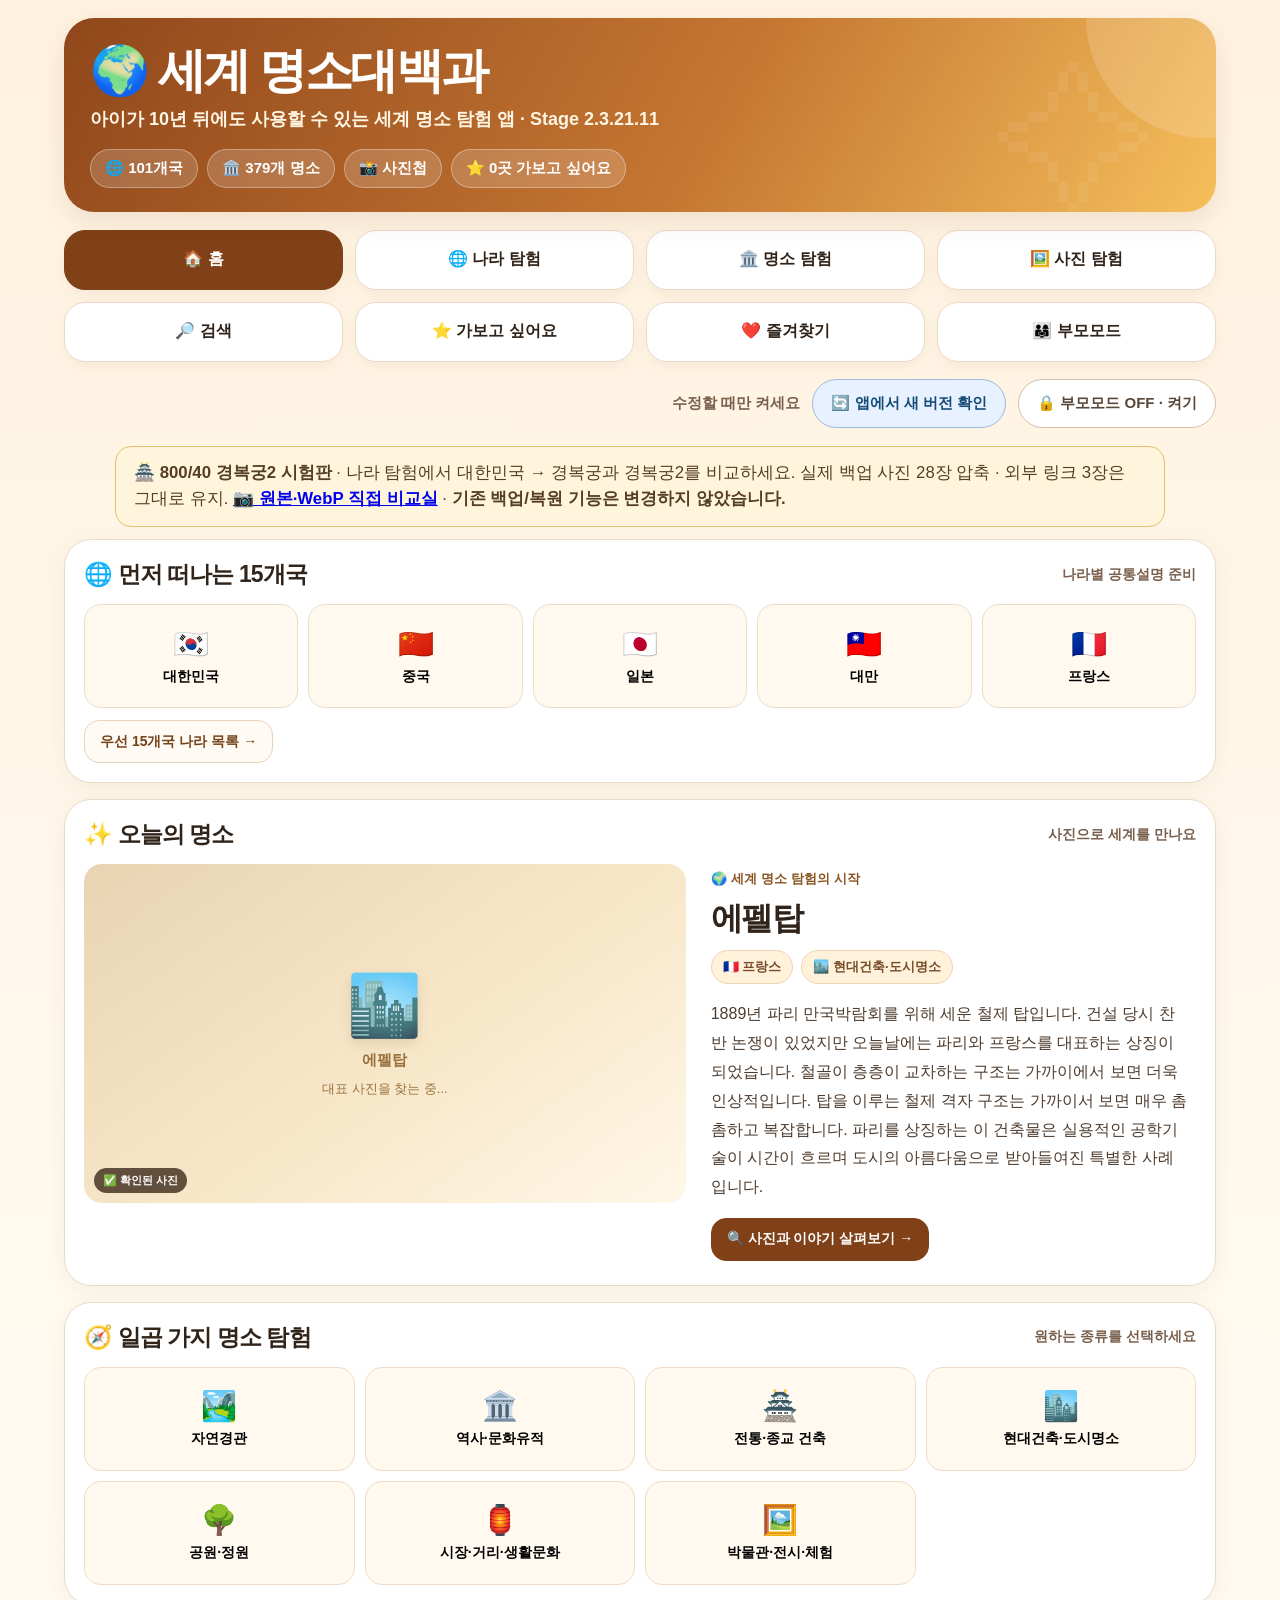
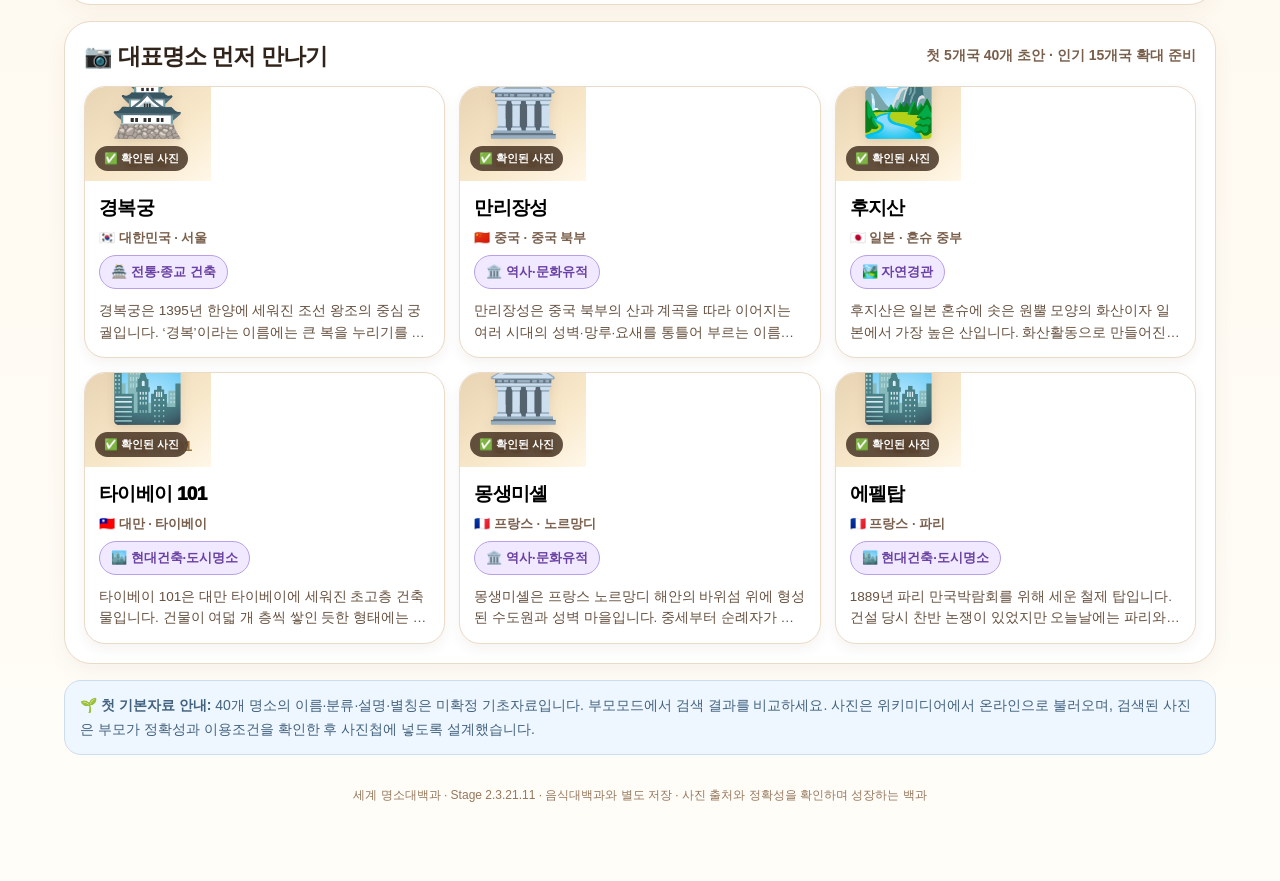
==== index.html @ e20d5e0c "Add files via upload" ====
<!doctype html>
<html lang="ko">
<head>
<meta charset="utf-8">
<meta name="viewport" content="width=device-width,initial-scale=1,viewport-fit=cover">
<meta name="theme-color" content="#874719">
<meta name="apple-mobile-web-app-capable" content="yes">
<meta name="apple-mobile-web-app-title" content="세계 명소대백과">
<meta name="description" content="사진으로 떠나는 세계 명소 탐험. 101개국 명소대백과">
<title>🌍 세계 명소대백과 · Stage 2.3.21.11</title>
<link rel="manifest" href="manifest.webmanifest?v=80040-gyeongbokgung2-20261021">
<link rel="apple-touch-icon" href="apple-touch-icon.png">
<link rel="icon" type="image/png" sizes="192x192" href="icon-192.png">
<link rel="stylesheet" href="style.css?v=80040-gyeongbokgung2-20261021">
</head>
<body>
<div id="app" class="app">
  <header class="hero">
    <h1>🌍 세계 명소대백과</h1>
    <p>아이가 10년 뒤에도 사용할 수 있는 세계 명소 탐험 앱 · <strong>Stage 2.3.21.11</strong></p>
    <div class="stats" id="headerStats"></div>
    <div class="hero-ornament" aria-hidden="true">✧</div>
  </header>
  <nav class="nav" aria-label="주요 메뉴" id="mainNav">
    <button type="button" data-go="home" class="active">🏠 홈</button>
    <button type="button" data-go="countries">🌐 나라 탐험</button>
    <button type="button" data-go="landmarks">🏛️ 명소 탐험</button>
    <button type="button" data-go="photos">🖼️ 사진 탐험</button>
    <button type="button" data-go="search">🔎 검색</button>
    <button type="button" data-go="wish">⭐ 가보고 싶어요</button>
    <button type="button" data-go="favorites">❤️ 즐겨찾기</button>
    <button type="button" data-go="parent">👨‍👩‍👧 부모모드</button>
  </nav>
  <div class="parent-bar"><span>수정할 때만 켜세요</span><button type="button" id="inappUpdate" class="parent-switch" style="background:#e7f1ff;border-color:#9cb8dc;color:#164b77">🔄 앱에서 새 버전 확인</button><button id="parentToggle" type="button" class="parent-switch">🔒 부모모드 OFF · 켜기</button></div>
  <div style="margin:12px auto;padding:13px 18px;max-width:1050px;border-radius:16px;background:#fff5dc;border:1px solid #e7bf71;color:#553e23;font-size:1.05rem;line-height:1.6"><b>🏯 800/40 경복궁2 시험판</b> · 나라 탐험에서 대한민국 → 경복궁과 경복궁2를 비교하세요. 실제 백업 사진 28장 압축 · 외부 링크 3장은 그대로 유지. <a href="compare.html" style="font-weight:800">📷 원본·WebP 직접 비교실</a> · <b>기존 백업/복원 기능은 변경하지 않았습니다.</b></div>
  <main id="view" aria-live="polite"></main>
  <footer class="footer-note">세계 명소대백과 · Stage 2.3.21.11 · 음식대백과와 별도 저장 · 사진 출처와 정확성을 확인하며 성장하는 백과</footer>
</div>
<div id="detailOverlay" class="overlay" aria-hidden="true"><div class="modal" id="detailContent" role="dialog" aria-modal="true" aria-label="명소 상세"></div></div>
<div id="albumManager" class="album-manager-overlay" aria-hidden="true" role="dialog" aria-modal="true" aria-label="사진첩 정리"><div class="album-manager-panel" id="albumManagerBody"></div></div>
<div id="photoOverlay" class="photo-overlay viewer-fixed" aria-hidden="true" role="dialog" aria-modal="true" aria-label="저장된 명소 사진 크게 보기">
  <div class="viewer-header"><span id="photoCounter" aria-live="polite"></span><button type="button" data-act="close-photo" aria-label="사진 보기 닫기">✕ 닫기</button></div>
  <div class="viewer-canvas"><img id="lightboxImage" alt="확대 사진"></div>
  <div class="viewer-bottom"><div id="photoAttribution" class="photo-credit"></div><div class="viewer-controls" aria-label="사진 보기 도구">
    <button type="button" data-act="photo-prev" aria-label="이전 사진">← 이전</button>
    <button type="button" data-act="photo-next" aria-label="다음 사진">다음 →</button>
    <button type="button" data-act="photo-zoom-out" aria-label="사진 축소">− 축소</button>
    <button type="button" data-act="photo-zoom-in" aria-label="사진 확대">＋ 확대</button>
    <button type="button" id="albumPlay" data-act="album-play">▶ 사진첩 자동재생</button><label class="album-speed">간격 <select id="albumInterval" aria-label="사진 재생 간격"><option value="3">3초</option><option value="5" selected>5초</option><option value="8">8초</option></select></label><button type="button" data-act="photo-reset" aria-label="확대 초기화">원래 크기</button>
  </div></div>
</div>
<div id="buildBroadcast" class="build-broadcast" role="dialog" aria-label="자동 사진여행 실시간 중계" aria-hidden="true">
 <div class="broadcast-top"><h2 id="broadcastTitle">🌍 랜선여행 자동 제작 중</h2><button type="button" data-act="broadcast-close">✕ 중계 닫기</button></div>
 <div class="broadcast-stage"><img id="broadcastPhoto" alt="자동 저장된 명소 사진" hidden><div id="broadcastFallback" class="broadcast-fallback">🧭<br>아름다운 사진을 찾고 있어요</div></div>
 <div class="broadcast-bottom"><h3 id="broadcastMessage" aria-live="polite">명소를 준비하고 있습니다</h3><div id="broadcastCaption"></div><div id="broadcastStrip" class="broadcast-strip" aria-label="현재 명소의 저장된 사진"></div><progress id="broadcastMeter" max="1" value="0"></progress><p id="broadcastStats"></p><div class="broadcast-actions"><button type="button" id="broadcastPause" data-act="broadcast-pause">⏸ 보강 잠시 멈추기</button><button type="button" data-act="broadcast-album">📚 지금 명소 사진첩 보기</button><button type="button" data-act="broadcast-close">중계 화면 닫기</button></div><small>저장한 사진을 보여주는 중계입니다. 화면을 닫아도 자동보강은 계속됩니다. 사진의 정확성과 이용조건은 부모의 검수가 필요합니다.</small></div>
</div>
<div id="countryTour" class="country-tour" aria-hidden="true" role="dialog" aria-label="나라 사진 여행"><img id="tourPhoto" class="tour-photo" alt="명소 사진"><div id="tourCollage" class="tour-collage" hidden></div><div id="tourPhotoFallback" class="tour-photo-fallback" style="display:none"></div><div class="tour-top"><h2 id="tourTitle">나라 사진 여행</h2><button type="button" data-act="tour-close">✕ 닫기</button></div><div class="tour-bottom"><p id="tourCaption" class="tour-caption"></p><span id="tourCredit" class="tour-credit"></span><div class="album-country-speed" aria-label="사진 재생 간격"><button type="button" data-act="album-speed" data-ms="1000">1초</button><button type="button" data-act="album-speed" data-ms="3000">3초</button><button type="button" data-act="album-speed" data-ms="5000">5초</button></div><div class="tour-controls"><button type="button" id="tourPrev" data-act="tour-prev">← 이전</button><button type="button" id="tourToggle" data-act="tour-toggle">⏸ 잠시 멈추기</button><button type="button" id="tourNext" data-act="tour-next">다음 →</button></div></div></div>
<div id="candidateOverlay" class="photo-overlay candidate-slideshow" aria-hidden="true" role="dialog" aria-modal="true" aria-label="사진 후보 슬라이드쇼"><div class="candidate-slide-top"><span id="candidateCount">사진 후보</span><button class="btn" data-act="candidate-close">✕ 닫기</button></div><img id="candidateImage" alt="사진 후보"><div class="candidate-slide-bottom"><strong id="candidateTitle"></strong><small id="candidateRights"></small><div class="action-row"><button class="btn" data-act="candidate-prev">← 이전</button><button class="btn" id="candidatePause" data-act="candidate-pause">⏸ 일시정지</button><button class="btn" data-act="candidate-next">다음 →</button><button class="btn green" id="candidateSave" data-act="candidate-save" type="button" hidden>📥 이 사진을 사진첩에 저장</button><a class="btn ghost" id="candidateSource" target="_blank" rel="noopener noreferrer">원본·이용조건 ↗</a></div></div></div>
<script src="landmarks-data.js?v=80040-gyeongbokgung2-20261021"></script>
<script src="app.js?v=80040-gyeongbokgung2-20261021"></script>
<script>
/* Built-in PWA updater: no service worker; preserves origin and browser data. */
(function(){
 const btn=document.getElementById('inappUpdate');if(!btn)return;
 let busy=false;
 btn.addEventListener('click',async function(){
  if(busy)return;
  if(!navigator.onLine){alert('현재 인터넷 연결이 없습니다. 연결 후 다시 확인해 주세요.');return;}
  busy=true;const old=btn.textContent;btn.disabled=true;btn.textContent='🔎 최신 버전 확인 중…';
  try{
   const base=new URL('./',location.href);
   const remote=new URL('index.html',base);remote.searchParams.set('_check',Date.now());
   const res=await fetch(remote.toString(),{cache:'no-store',credentials:'same-origin'});
   if(!res.ok)throw Error('서버 응답 '+res.status);
   const html=await res.text();
   const version=(html.match(/<title[^>]*>[^<]*Stage\s+(2\.3\.[0-9.]+)/i)||[])[1];
   if(!version)throw Error('새 버전 번호를 확인할 수 없습니다.');
   const current=(document.title.match(/Stage\s+(2\.3\.[0-9.]+)/i)||[])[1]||'알 수 없음';
   if(version===current){alert('현재 Stage '+current+'입니다. 서버에서 확인한 최신 버전과 같습니다.');return;}
   const ok=confirm('서버 최신 버전: Stage '+version+'\n현재 버전: Stage '+current+'\n\n자동보강이나 사진 저장이 진행 중이라면 먼저 완료 또는 중지하고 백업을 보관하세요.\n\n앱을 종료하지 않고 새 버전을 불러올까요?');
   if(!ok)return;
   const target=new URL('./',location.href);target.searchParams.set('v',version.replace(/\./g,''));target.searchParams.set('update',String(Date.now()));
   location.replace(target.toString());
  }catch(e){alert('버전 확인에 실패했습니다. 인터넷 연결과 GitHub 배포 상태를 확인해 주세요.\n'+(e.message||e));}
  finally{busy=false;btn.disabled=false;btn.textContent=old;}
 });
})();
</script>
</body></html>
---- style.css ----
:root{--bg:#fff8ec;--ink:#30231a;--muted:#795f4c;--line:#eadac8;--accent:#804018;--accent2:#bb6b29;--gold:#f2ba53;--soft:#fff1da;--green:#e5f7e9;--green-line:#8bcba0;--purple:#f0e9ff;--purple-line:#b8a0e8;--red:#fff0ed;--blue:#eff6ff;--shadow:0 10px 28px rgba(95,58,22,.10)}
*{box-sizing:border-box}html,body{margin:0;min-height:100%;background:linear-gradient(180deg,#fff2df,#fff8ec 42%,#fffdf8);font-family:-apple-system,BlinkMacSystemFont,"Apple SD Gothic Neo","Noto Sans KR",Segoe UI,sans-serif;color:var(--ink);-webkit-font-smoothing:antialiased}button,input,textarea,select{font:inherit}button{cursor:pointer}img{max-width:100%}button:focus-visible,input:focus-visible,select:focus-visible,textarea:focus-visible{outline:3px solid #69b8fd;outline-offset:2px}.app{max-width:1180px;margin:auto;padding:18px 14px 75px}.hero{border-radius:30px;background:linear-gradient(120deg,#90471b 0%,#c57632 56%,#f5bf5b 100%);box-shadow:var(--shadow);color:white;padding:24px 26px;position:relative;overflow:hidden}.hero:after{content:"";position:absolute;width:240px;height:240px;border-radius:50%;background:rgba(255,255,255,.15);right:-110px;top:-120px}.hero-ornament{position:absolute;right:5%;bottom:-27px;font-size:160px;opacity:.07;pointer-events:none}.hero h1{font-size:clamp(29px,5.3vw,48px);margin:0 0 7px;letter-spacing:-.055em;line-height:1.2}.hero p{margin:0;color:#fff5e4;font-size:clamp(13px,1.85vw,18px);font-weight:600}.stats{display:flex;flex-wrap:wrap;gap:9px;margin-top:18px}.stat{border-radius:999px;padding:9px 14px;border:1px solid rgba(255,255,255,.32);background:rgba(255,255,255,.17);font-weight:850;font-size:15px}.nav{display:grid;grid-template-columns:repeat(4,1fr);gap:12px;margin:18px 0}.nav button,.soft-btn{min-height:60px;background:white;border:1px solid var(--line);border-radius:21px;color:var(--ink);font-weight:900;font-size:16px;box-shadow:0 6px 16px rgba(103,63,27,.055);padding:11px 9px}.nav button.active{color:white;background:var(--accent);border-color:var(--accent)}.parent-bar{display:flex;align-items:center;justify-content:flex-end;gap:12px;margin:-1px 0 18px;color:var(--muted);font-size:15px;font-weight:750}.parent-switch{border:1px solid #d3bfaa;border-radius:999px;background:white;color:#594839;font-weight:900;padding:12px 18px;min-height:49px}.parent-switch.on{background:#dff4e7;color:#26663b;border-color:#80bf94}.panel{background:white;border:1px solid var(--line);border-radius:27px;padding:19px;box-shadow:0 6px 21px rgba(88,52,19,.055);margin-bottom:16px}.section-head{display:flex;align-items:center;justify-content:space-between;gap:12px;margin-bottom:14px}.section-head h2{font-size:23px;letter-spacing:-.04em;margin:0}.section-head small{font-size:14px;color:var(--muted);font-weight:800}.panel h3{margin:4px 0 10px;font-size:19px}.muted{color:var(--muted)}.small{font-size:13px}.tiny{font-size:12px}.eyebrow{font-size:13px;font-weight:900;color:#895421;letter-spacing:.01em}.lead{font-size:16px;line-height:1.85;color:#523c2b}.pill-row{display:flex;gap:8px;flex-wrap:wrap}.pill{border-radius:999px;background:#fff1da;border:1px solid #eed5b2;padding:7px 11px;display:inline-flex;gap:5px;align-items:center;font-weight:800;font-size:13px;color:#764c2c}.pill.green{background:var(--green);border-color:var(--green-line);color:#286744}.pill.purple{background:var(--purple);border-color:var(--purple-line);color:#6941a2}.pill.blue{background:var(--blue);border-color:#d3e4f5;color:#3c698c}.pill.red{background:var(--red);border-color:#ffb9a4}.btn{padding:11px 15px;border:1px solid #e8d3bc;background:#fffaf3;color:#744219;border-radius:15px;font-size:14px;font-weight:900;min-height:43px}.btn.primary{background:var(--accent);color:white;border-color:var(--accent)}.btn.ghost{background:white}.btn.green{background:#e4f5e8;color:#286f3b;border-color:#a1d0a9}.btn.blue{background:#eaf4ff;color:#1261a5;border-color:#c7defa}.btn:disabled{opacity:.55;cursor:default}.btn-small{padding:8px 10px;font-size:13px;min-height:36px}.action-row{display:flex;flex-wrap:wrap;gap:8px;margin-top:12px;align-items:center}.line{border:none;border-top:1px solid var(--line);margin:18px 0}.card-grid{display:grid;grid-template-columns:repeat(3,minmax(0,1fr));gap:14px}.landmark-card{border:1px solid var(--line);border-radius:21px;overflow:hidden;background:white;text-align:left;box-shadow:0 5px 13px rgba(93,52,14,.06);padding:0;display:flex;flex-direction:column;transition:transform .15s ease,border-color .15s ease;min-width:0}.landmark-card:active{transform:scale(.985)}.landmark-card:hover{border-color:#c99b65}.photo-frame{position:relative;overflow:hidden;background:linear-gradient(145deg,#e6d7c0,#f7eddb);aspect-ratio:4/3}.photo-frame.landscape{aspect-ratio:16/9}.photo-frame img{height:100%;width:100%;display:block;object-fit:cover}.photo-fallback{height:100%;width:100%;display:flex;align-items:center;justify-content:center;flex-direction:column;background:linear-gradient(145deg,#e8d4b3 0%,#f8e8ca 58%,#fff7e8);color:#9a713e;gap:10px;font-size:15px}.photo-fallback .symbol{font-size:60px;filter:drop-shadow(0 5px 6px rgba(117,76,40,.14))}.photo-tag{position:absolute;left:10px;bottom:10px;border-radius:999px;padding:5px 9px;background:rgba(48,28,14,.75);color:#fff;font-size:11px;font-weight:750;backdrop-filter:blur(5px)}.landmark-body{padding:14px;display:flex;flex-direction:column;flex:1;gap:8px}.landmark-name{font-weight:950;font-size:19px;letter-spacing:-.035em}.landmark-region{color:var(--muted);font-size:13px;font-weight:700}.landmark-desc{font-size:13.5px;color:#66513f;line-height:1.58;margin-top:3px;display:-webkit-box;-webkit-line-clamp:2;-webkit-box-orient:vertical;overflow:hidden}.home-feature{display:grid;grid-template-columns:1.1fr .9fr;gap:18px;align-items:stretch}.home-feature .photo-frame{border-radius:18px;min-height:280px}.home-feature-info{padding:5px 7px}.feature-title{font-size:32px;letter-spacing:-.04em;margin:9px 0}.feature-desc{line-height:1.8;color:#4e3c2e}.category-grid{display:grid;grid-template-columns:repeat(4,1fr);gap:10px}.category-button{background:#fff9f0;border:1px solid #efdcc4;border-radius:17px;padding:18px 8px;text-align:center;font-weight:850;font-size:14px;min-height:104px}.category-button span{display:block;font-size:29px;margin-bottom:7px}.category-button.selected{background:var(--accent);color:white;border-color:var(--accent)}.country-picker{display:grid;grid-template-columns:repeat(5,minmax(0,1fr));gap:8px;margin:14px 0}.country-picker.collapsed{grid-template-columns:none;grid-template-rows:repeat(2,minmax(58px,auto));grid-auto-flow:column;grid-auto-columns:calc((100% - 32px)/5);overflow-x:auto;overscroll-behavior-x:contain;scroll-snap-type:x proximity;-webkit-overflow-scrolling:touch;padding:3px 3px 12px}.country-choice{min-height:58px;text-align:center;border-radius:14px;background:#fffdf8;border:1px solid var(--line);font-weight:850;font-size:14px;color:var(--ink);padding:9px 6px;overflow-wrap:anywhere;scroll-snap-align:start}.country-choice.selected{background:#fff0d7;border-color:#be824b}.country-choice small{display:block;color:#a07f60;font-size:11px;font-weight:700;margin-bottom:3px}.search-form{display:flex;gap:8px;margin:10px 0 6px}.search-form input{flex:1;min-width:0;border:1px solid #ddc8b0;border-radius:16px;background:white;padding:14px 15px;min-height:52px;font-size:17px}.search-form button{min-width:75px;border:none;border-radius:16px;background:var(--accent);color:white;font-weight:900}.country-info{background:#fffaf3;border:1px solid var(--line);padding:18px;border-radius:20px;margin:16px 0}.country-info h3{font-size:24px;margin:0 0 8px}.filter-row{display:flex;gap:8px;flex-wrap:wrap;margin:14px 0}.filter-chip{border:1px solid var(--line);border-radius:999px;padding:9px 14px;background:white;font-size:14px;color:#654d3b;font-weight:850}.filter-chip.on{background:var(--accent);border-color:var(--accent);color:white}.info{background:#eef6ff;border:1px solid #cbddef;border-radius:17px;padding:13px 15px;line-height:1.7;color:#42627e;font-size:14px}.warning{background:#fff1e9;border:1px solid #efbc9f;border-radius:17px;padding:13px 15px;color:#854222;line-height:1.7}.blank{background:#fff9f0;border:1px dashed #ddb994;border-radius:20px;padding:24px;text-align:center;color:#846449}.blank .icon{font-size:44px;display:block;margin-bottom:10px}.overlay{display:none;position:fixed;inset:0;z-index:30;background:rgba(31,25,20,.58);overflow-y:auto;padding:18px 12px;-webkit-overflow-scrolling:touch}.overlay.open{display:block}.modal{background:#fff;max-width:900px;border:1px solid #dccdb9;margin:12px auto;border-radius:28px;box-shadow:0 15px 50px rgba(25,15,6,.30);padding:22px}.modal-top{display:flex;justify-content:space-between;align-items:flex-start;gap:12px}.modal-top h2{font-size:27px;margin:5px 0}.close{border:0;background:#faeddb;color:#80501d;width:45px;height:45px;border-radius:50%;font-size:21px;font-weight:900;flex-shrink:0}.modal-photo-main{margin-top:12px}.modal-photo-main .photo-frame{border-radius:20px;background:#f9f1e4;aspect-ratio:16/9;cursor:zoom-in}.modal-photo-main .photo-frame img{object-fit:contain}.gallery-strip{display:flex;gap:8px;overflow-x:auto;padding:8px 0}.gallery-thumb{width:114px;height:85px;flex:0 0 114px;padding:0;background:#f6e8d6;border-radius:11px;border:2px solid transparent;overflow:hidden}.gallery-thumb.active{border-color:var(--accent2)}.gallery-thumb img{height:100%;width:100%;object-fit:cover}.photo-credit{line-height:1.5;font-size:12px;color:#776555;word-break:break-word;margin:9px 0}.photo-overlay{display:none;position:fixed;inset:0;background:#16130f;z-index:70;flex-direction:column;align-items:center;justify-content:center;padding:10px}.photo-overlay.open{display:flex}.photo-toolbar{color:white;display:flex;justify-content:space-between;gap:10px;align-items:center;width:100%;max-width:1200px;padding:8px 0}.photo-toolbar button{background:#44372c;color:white;border:1px solid #675244;border-radius:11px;min-width:37px;height:39px;font-weight:900;font-size:18px;margin-left:3px}.photo-overlay img{display:block;max-width:100%;max-height:78vh;width:auto;height:auto;object-fit:contain;transition:transform .13s;touch-action:pinch-zoom}.photo-overlay .photo-credit{color:#dfd2c5;width:100%;max-width:1000px;text-align:center}.photo-candidate-grid{display:grid;grid-template-columns:repeat(3,minmax(0,1fr));gap:12px;margin:12px 0}.candidate-photo{border:1px solid #d7c8e7;background:#fdfaff;border-radius:17px;padding:9px;min-width:0}.candidate-photo img{display:block;width:100%;aspect-ratio:4/3;object-fit:contain;background:#fff;border-radius:10px}.candidate-photo p{font-size:12px;line-height:1.5;overflow-wrap:anywhere}.parent-stats{display:grid;grid-template-columns:repeat(4,1fr);gap:10px;margin:12px 0}.parent-stat{border:1px solid var(--line);border-radius:18px;padding:16px;background:#fffaf4}.parent-stat strong{display:block;font-size:28px}.editor{border:1px solid #e7d1b8;border-radius:19px;padding:15px;background:#fffaf2}.form-grid{display:grid;grid-template-columns:repeat(2,1fr);gap:12px}.field{display:grid;gap:6px;font-weight:850;color:#614936;font-size:14px}.field input,.field textarea,.field select{width:100%;border:1px solid #dfc8b0;border-radius:12px;padding:11px 12px;background:white;font-size:15px}.field textarea{min-height:110px;resize:vertical;line-height:1.6}.field.full{grid-column:1/-1}.result-row{border:1px solid var(--line);border-radius:14px;padding:13px;margin:8px 0;display:flex;align-items:flex-start;justify-content:space-between;gap:15px}.result-row h4{margin:0 0 4px;font-size:15px}.photo-confirm-tag{border-radius:12px;background:#e5f7ea;padding:10px 12px;font-size:12px;font-weight:850;color:#28643e}.two-cols{display:grid;grid-template-columns:1fr 1fr;gap:14px}.footer-note{text-align:center;margin:30px 0 0;color:#95775c;font-size:12px;line-height:1.7}.loading{font-weight:750;color:#795a47;font-size:13px;padding:6px 0}.link{color:#1569b1;font-weight:800;text-decoration:underline}.toast{position:fixed;bottom:28px;left:50%;transform:translateX(-50%);background:#46321f;color:#fff;z-index:100;padding:12px 19px;border-radius:999px;font-weight:850;box-shadow:var(--shadow);max-width:90%;text-align:center}.sr-only{position:absolute;left:-9999px}.mini-map-text{font-size:13px;color:#907051}
@media(max-width:850px){.home-feature{grid-template-columns:1fr}.home-feature .photo-frame{min-height:240px}.card-grid{grid-template-columns:repeat(2,minmax(0,1fr))}.category-grid{grid-template-columns:repeat(3,1fr)}.country-picker.collapsed{grid-auto-columns:calc((100% - 24px)/4)}.parent-stats{grid-template-columns:repeat(2,1fr)}}
@media(max-width:560px){.app{padding:12px 10px 50px}.hero{padding:22px 19px;border-radius:23px}.hero h1{font-size:31px}.stat{padding:7px 11px;font-size:13px}.nav{grid-template-columns:repeat(2,1fr);gap:8px;margin:12px 0}.nav button{min-height:48px;border-radius:15px;font-size:14px}.parent-bar{font-size:12px}.parent-switch{font-size:13px;padding:8px 13px}.panel{padding:13px;border-radius:20px}.section-head h2{font-size:20px}.card-grid{grid-template-columns:1fr 1fr;gap:9px}.landmark-name{font-size:16px}.landmark-body{padding:10px}.landmark-desc{display:none}.landmark-region{font-size:12px}.category-grid{grid-template-columns:repeat(2,1fr)}.category-button{min-height:85px;padding:11px 5px;font-size:13px}.country-picker.collapsed{grid-auto-columns:calc((100% - 16px)/3)}.country-choice{font-size:12px}.modal{margin:0 auto;padding:13px;border-radius:19px}.modal-top h2{font-size:22px}.photo-candidate-grid{grid-template-columns:repeat(2,minmax(0,1fr))}.form-grid,.two-cols{grid-template-columns:1fr}.field.full{grid-column:auto}.photo-toolbar button{min-width:30px;height:36px;padding:4px}.photo-toolbar{font-size:12px}}
@media(prefers-reduced-motion:reduce){*{animation:none!important;transition:none!important}}

.pilot-country-grid{grid-template-columns:repeat(5,minmax(0,1fr))}
@media(max-width:560px){.pilot-country-grid{grid-template-columns:repeat(3,minmax(0,1fr))}}

/* Stage 0.2: Search-assisted editorial panel; original Stage 0.1 styles unchanged. */
.research-preview{margin:18px 0 6px;padding:18px;border:2px solid #b59bea;border-radius:20px;background:#fcfaff}.research-preview h3{margin:0}.research-controls{margin:14px 0}.research-names{display:flex;gap:6px;flex-wrap:wrap}.research-done{color:#277243;font-weight:850}.research-list{max-height:430px;overflow-y:auto;overscroll-behavior:contain}.research-list .result-row{align-items:center}.research-list .result-row>div{min-width:0;overflow-wrap:anywhere}@media(max-width:560px){.research-preview{padding:12px}.research-list .result-row{padding:10px}.research-list .btn{white-space:nowrap}}

/* Stage 0.3: original warm layout preserved; nameplates and photo guide */
.nameplate-tools{margin:15px 0}.nameplate-grid{display:flex;flex-wrap:wrap;gap:9px;margin:14px 0 20px}.nameplate{border:1.5px solid #dcc9ae;background:#fff;padding:10px 15px;border-radius:100px;font-weight:850;color:#48392e;font-size:15px}.nameplate.plate-done{background:#d9f4df;border-color:#77bb86;color:#1c6738}.nameplate.plate-candidate{background:#efe2ff;border-color:#b69adc;color:#6b3898}.nameplate.plate-risk{background:#ffe6e0;border-color:#e5a09a;color:#9b4231}.nameplate.plate-empty{background:#fff;border-color:#e6d5c3;color:#4b372a}.guide-panel{background:#fff7e8;border:1px solid #e8cba2;border-radius:18px;padding:15px;margin:14px 0}.guide-panel h3{margin:0 0 8px}.guide-caption{border-left:4px solid #d19a58;padding:10px 13px;background:white;line-height:1.85;border-radius:8px;font-size:16px}.guide-panel .action-row{margin:8px 0}.guide-panel button{min-height:44px}.nameplate:focus-visible{outline:3px solid #7445b0;outline-offset:3px}@media(max-width:560px){.nameplate{font-size:14px;padding:9px 12px}.guide-panel{padding:12px}}

/* Stage 0.4 — full-screen country photo tour */
.country-tour{display:none;position:fixed;inset:0;z-index:120;background:#100d0b;color:#fff;flex-direction:column;align-items:center;justify-content:center;overflow:hidden;padding:env(safe-area-inset-top) 0 env(safe-area-inset-bottom)}.country-tour.open{display:flex}.tour-photo{position:absolute;inset:0;width:100%;height:100%;object-fit:contain;background:#100d0b}.tour-top,.tour-bottom{position:relative;z-index:2;width:100%;padding:16px 20px;background:linear-gradient(180deg,rgba(0,0,0,.75),rgba(0,0,0,.30))}.tour-top{position:absolute;top:0;display:flex;justify-content:space-between;align-items:center;gap:12px}.tour-top h2{font-size:19px;margin:0;color:white}.tour-bottom{position:absolute;bottom:0;text-align:center;background:linear-gradient(0deg,rgba(0,0,0,.87),rgba(0,0,0,.34))}.tour-caption{font-size:clamp(17px,2.8vw,25px);line-height:1.6;font-weight:800;max-width:930px;margin:0 auto 10px;text-shadow:0 1px 4px #000}.tour-credit{font-size:10px;color:#dbd0c6}.tour-controls{display:flex;justify-content:center;gap:9px;margin:12px auto}.tour-controls button,.tour-top button{background:rgba(36,31,28,.78);color:white;border:1px solid #9a8776;border-radius:12px;padding:11px 15px;min-height:43px;font-size:14px;font-weight:850}.tour-controls button:focus-visible,.tour-top button:focus-visible{outline:3px solid #f1aa5b}@media(max-width:560px){.tour-top,.tour-bottom{padding:12px}.tour-caption{font-size:17px}.tour-controls button{font-size:12px;padding:9px}.tour-credit{font-size:9px}}

/* Stage 0.5 — don't claim photos exist when they are unavailable */
.tour-photo-fallback{position:absolute;inset:0;display:flex;align-items:center;justify-content:center;text-align:center;padding:40px;background:radial-gradient(circle at 50% 30%,#493e55,#17131b);color:#f5e6c7;font-size:clamp(23px,5vw,54px);font-weight:800}

/* Stage 0.7 · 여행 사진 추억 모자이크 */
.tour-collage[hidden]{display:none!important}
.tour-collage{position:absolute;inset:0;display:grid;grid-template-columns:repeat(4,minmax(0,1fr));grid-template-rows:repeat(3,minmax(0,1fr));gap:5px;background:linear-gradient(145deg,#423123,#161d30);z-index:1;overflow:hidden}
.tour-collage>img{width:100%;height:100%;object-fit:cover;opacity:.75;filter:brightness(.75)}
.tour-collage-center{position:absolute;inset:0;z-index:2;display:flex;flex-direction:column;align-items:center;justify-content:center;gap:6px;text-shadow:0 3px 16px #000,0 1px 4px #000;pointer-events:none}
.tour-collage-center strong{font-size:clamp(54px,11vw,120px);line-height:1.15;color:#fff;font-weight:900;letter-spacing:.04em}
.tour-collage-center span{color:#fff0d4;font-size:clamp(15px,3vw,29px);font-weight:700}
@media(max-width:600px){.tour-collage{grid-template-columns:repeat(3,minmax(0,1fr));grid-template-rows:repeat(4,minmax(0,1fr))}}

/* Stage 0.8 — calm, photo-led detail view */
.modal-photo-main{position:relative;margin-top:16px}
.detail-photo-toolbar{display:flex;justify-content:flex-end;margin-bottom:9px}
.detail-photo-toolbar .btn{box-shadow:0 3px 10px rgba(75,48,22,.07)}
.modal-photo-main .photo-frame{aspect-ratio:auto;min-height:min(58vh,490px);display:flex;align-items:center;justify-content:center}
.modal-photo-main .photo-frame img{width:100%;height:auto;max-height:66vh;object-fit:contain}
.modal-photo-main .photo-fallback{min-height:260px}
.desc-section{margin:18px 0 22px}
.desc-section .lead{line-height:1.85;font-size:16px;color:#503e32}
.detail-place-navigation{margin:25px 0 8px;padding:15px 12px;border-top:1px solid #ebdbc5;border-bottom:1px solid #ebdbc5;display:flex;align-items:center;justify-content:space-between;gap:10px;background:#fffaf3;border-radius:14px}
.detail-place-navigation .btn{flex:1;max-width:42%;white-space:normal;line-height:1.4}
.detail-place-navigation .btn:disabled{opacity:.35;cursor:default}
.detail-position{font-size:13px;color:#896e58;font-weight:800;white-space:nowrap}
@media(max-width:560px){.detail-place-navigation{padding:11px 7px;gap:5px}.detail-place-navigation .btn{font-size:12px;padding:9px 7px}.modal-photo-main .photo-frame{min-height:230px}.modal-photo-main .photo-frame img{max-height:58vh}}

/* Stage 1.5: secondary candidate gallery, never covers the encyclopedia with controls */
.candidate-tools{gap:9px;margin:14px 0}.candidate-external{aspect-ratio:4/3;display:flex;align-items:center;justify-content:center;text-align:center;padding:12px;border-radius:12px;background:#f6efdf;color:#695440;font-size:13px}.candidate-slideshow{z-index:135;display:none}.candidate-slideshow.open{display:flex}.candidate-slide-top{z-index:2;width:100%;max-width:1100px;display:flex;justify-content:space-between;align-items:center;gap:12px;padding:7px;color:white;font-weight:850}.candidate-slideshow #candidateImage{width:100%;max-width:1100px;min-height:0;flex:1;object-fit:contain}.candidate-slide-bottom{width:100%;max-width:1100px;color:#fff;text-align:center;padding:10px}.candidate-slide-bottom strong{display:block;font-size:16px;margin:5px auto}.candidate-slide-bottom small{display:block;color:#ddd0c3;font-size:12px;line-height:1.5}.candidate-slide-bottom .action-row{justify-content:center;margin-top:9px}.candidate-slide-bottom a{color:#fff;background:#544d47}@media(max-width:560px){.candidate-tools .btn{font-size:12px;padding:8px 10px}.candidate-slide-bottom strong{font-size:13px}.candidate-slide-bottom .btn{font-size:12px;padding:8px}}

/* Stage 1.6: preserve paragraph breaks in parent-added information */
.desc-section .lead{white-space:pre-line;line-height:1.85;overflow-wrap:anywhere}

/* Stage 1.7: generous, beautiful first-page story card; separate photo page. */
.story-header{padding:6px 3px 14px}.story-header h2{font-size:clamp(27px,4vw,39px);letter-spacing:-.055em;color:#5b3019}
.story-tabbar{display:grid;grid-template-columns:1fr 1fr;gap:8px;border-radius:18px;background:#f8eddb;padding:7px;margin:10px 0 19px}
.story-tab{border:0;border-radius:13px;background:transparent;color:#775640;font-weight:900;font-size:clamp(15px,2.2vw,19px);min-height:53px;cursor:pointer}
.story-tab.selected{background:#fff;color:#84451b;box-shadow:0 2px 9px rgba(95,55,17,.12)}
.story-paper{background:linear-gradient(165deg,#fffdfa 0%,#fff8eb 100%);border:1px solid #e9d5b8;box-shadow:inset 0 0 0 5px rgba(255,255,255,.4);border-radius:25px;padding:clamp(21px,4vw,42px) clamp(20px,5vw,55px);color:#513929}
.story-ornament{text-align:center;color:#b58d55;font-size:14px;letter-spacing:.1em;font-weight:800}
.story-kicker{text-align:center;margin:25px 0 8px;color:#a77646;font-size:16px;font-weight:850;letter-spacing:.04em}
.story-heading{text-align:center;font-size:clamp(27px,4vw,39px);line-height:1.3;letter-spacing:-.05em;color:#673918;margin:0 0 23px}
.story-rule{margin:0 auto 27px;width:62px;border-top:3px solid #d9af76}
.story-prose{font-size:clamp(19px,2.3vw,23px);line-height:1.99;word-break:keep-all;overflow-wrap:break-word;letter-spacing:-.021em}
.story-prose p{margin:0 0 1.32em}.story-prose p:last-child{margin-bottom:0}
.story-tail{text-align:center;color:#c49b68;font-size:26px;margin:25px 0 0}
.story-next{text-align:center;margin:24px 0}.story-photo-button{font-size:18px;min-height:56px;border-radius:16px;padding:14px 22px}
.photo-return{margin:14px 0 20px;text-align:center}.photo-return>.btn{min-height:46px}
#candidateSave{background:#266f40!important;border-color:#62ae78!important;color:#fff!important;min-height:43px}
#candidateSave[hidden]{display:none!important}
@media(max-width:560px){.story-paper{padding:27px 20px}.story-prose{font-size:19px;line-height:1.92}.story-tab{font-size:15px;min-height:50px}.story-heading{font-size:29px}.story-next .btn{font-size:16px}}

/* Stage 1.8 · warm photographic story cover + personal travel notebook */
.story-paper{padding:0 0 clamp(24px,3.5vw,40px);overflow:hidden}
.story-paper>.story-ornament{margin-top:28px}
.story-paper>.story-ornament,.story-paper>.story-kicker,.story-paper>.story-heading,.story-paper>.story-rule,.story-paper>.story-prose,.story-paper>.story-tail{margin-left:clamp(22px,5vw,55px);margin-right:clamp(22px,5vw,55px)}
.story-cover{position:relative;isolation:isolate;height:clamp(240px,37vw,380px);background:linear-gradient(140deg,#d9a66c,#764a30);overflow:hidden}
.story-cover img{position:absolute;inset:0;width:100%;height:100%;object-fit:cover;display:block}
.story-cover-shade{position:absolute;inset:0;background:linear-gradient(180deg,transparent 10%,rgba(38,24,14,.18) 36%,rgba(37,22,13,.78) 100%)}
.story-cover-label,.story-cover-name{position:absolute;left:clamp(22px,5vw,55px);right:24px;color:#fff;text-shadow:0 2px 9px rgba(0,0,0,.26)}
.story-cover-label{bottom:82px;font-size:15px;font-weight:850}.story-cover-name{bottom:25px;font-size:clamp(32px,5vw,48px);font-weight:900}
.travel-journal{margin:18px 0 8px;background:linear-gradient(135deg,#fff9ec,#fffefb);border:1px solid #e7cfa9;border-radius:22px;padding:clamp(18px,3vw,28px)}
.travel-journal-head{display:flex;gap:10px;justify-content:space-between;align-items:center;flex-wrap:wrap}.travel-journal h3{font-size:23px;color:#6b381d;margin:3px 0 10px}.journal-eyebrow{font-size:11px;letter-spacing:.14em;color:#ad825b;font-weight:900}
.travel-journal-text{white-space:normal;font-size:clamp(18px,2.3vw,21px);line-height:1.85;word-break:keep-all}.travel-journal-empty{color:#97775c;line-height:1.75}.travel-journal-hint{font-size:12px;color:#927964;margin:12px 0 0}
@media(max-width:560px){.story-cover{height:235px}.story-cover-name{font-size:32px}.story-cover-label{bottom:70px}.travel-journal h3{font-size:20px}}

/* Stage 1.8.1: stable full-screen photo viewer. Controls never scale with photograph. */
.photo-overlay.viewer-fixed{padding:0;justify-content:stretch;align-items:stretch;overflow:hidden;height:100%;height:100dvh;box-sizing:border-box;gap:0}
.viewer-fixed .viewer-header{flex:0 0 auto;display:flex;justify-content:space-between;align-items:center;gap:12px;min-height:58px;padding:8px max(16px,env(safe-area-inset-right)) 8px max(16px,env(safe-area-inset-left));color:white;font-weight:850;background:#24201b;z-index:2}
.viewer-fixed .viewer-header button{border:1px solid #76675b;border-radius:14px;min-height:44px;padding:8px 15px;background:#49392d;color:white;font-size:16px;font-weight:800}
.viewer-fixed .viewer-canvas{min-height:0;min-width:0;flex:1 1 auto;display:flex;align-items:center;justify-content:center;overflow:hidden;touch-action:pan-x pan-y;background:#13110f;padding:12px}
.viewer-fixed .viewer-canvas img{display:block;max-width:100%;max-height:100%;height:auto;width:auto;min-height:0;object-fit:contain;transform-origin:center center;transition:transform .12s ease;touch-action:pan-x pan-y}
.viewer-fixed .viewer-bottom{flex:0 0 auto;width:100%;background:#24201b;padding:8px max(12px,env(safe-area-inset-right)) calc(12px + env(safe-area-inset-bottom)) max(12px,env(safe-area-inset-left));z-index:3}
.viewer-fixed .viewer-bottom .photo-credit{margin:0 auto 7px;max-height:2.8em;overflow:auto;line-height:1.4;font-size:11px;text-align:center}
.viewer-fixed .viewer-controls{display:flex;align-items:center;justify-content:center;flex-wrap:wrap;gap:8px;max-width:960px;margin:0 auto}
.viewer-fixed .viewer-controls button{min-height:46px;min-width:85px;flex:1 1 92px;max-width:160px;border:1px solid #75685d;background:#44372c;border-radius:13px;color:#fff;font-size:15px;font-weight:800;padding:9px}
.viewer-fixed .viewer-controls button:active{background:#775b41}
/* Candidate slideshow retains a separate, stable lower control panel. */
.photo-overlay.candidate-slideshow{padding:0;justify-content:stretch;align-items:stretch;height:100%;height:100dvh;overflow:hidden}
.candidate-slideshow .candidate-slide-top{flex:0 0 auto;margin:0 auto;min-height:57px;background:#24201b;max-width:none;padding:9px 16px}
.candidate-slideshow #candidateImage{display:block;flex:1 1 auto;min-height:0;max-height:none;width:100%;max-width:100%;object-fit:contain;margin:0 auto;padding:8px 12px}
.candidate-slideshow .candidate-slide-bottom{max-width:none;flex:0 0 auto;min-height:0;background:#24201b;margin:0 auto;padding:9px 14px calc(12px + env(safe-area-inset-bottom));}
.candidate-slideshow .candidate-slide-bottom strong{font-size:14px;max-width:80ch;white-space:nowrap;text-overflow:ellipsis;overflow:hidden}
.candidate-slideshow .candidate-slide-bottom small{max-height:2.6em;overflow:auto}
.candidate-slideshow .candidate-slide-bottom .action-row{display:flex;justify-content:center;align-items:center;gap:8px;flex-wrap:wrap}
.candidate-slideshow .candidate-slide-bottom .btn{min-height:43px;font-size:14px}
@media(max-width:600px){.viewer-fixed .viewer-controls{gap:6px}.viewer-fixed .viewer-controls button{font-size:13px;min-width:72px;min-height:44px;flex-basis:26%}.candidate-slideshow .candidate-slide-bottom .btn{font-size:12px}}

/* Stage 1.9 parent-only management: compact, secondary to story and photos */
.card-manage-panel{margin:22px 0 8px;padding:16px;border:1px solid #e4d8bd;border-radius:16px;background:#fffaf0}
.card-manage-panel h3{font-size:17px;margin:0 0 6px;color:#714923}
.card-manage-panel .action-row{display:flex;flex-wrap:wrap;gap:9px;margin-top:10px}
.card-manage-panel .btn{min-height:44px}

/* Stage 2.0 — stable, touch-friendly album controls */
.album-journey-bar{display:flex;align-items:center;gap:10px;flex-wrap:wrap;margin:12px 0;padding:12px 14px;background:#fff7e8;border:1px solid #efd7b7;border-radius:16px;color:#704020} 
.album-journey-bar .btn{min-height:44px} .candidate-choose{display:flex;gap:10px;align-items:center;background:#f7faee;padding:10px;border-radius:10px;font-weight:700;min-height:44px;} .candidate-choose input{width:22px;height:22px;accent-color:#43814b} .album-speed{display:flex;align-items:center;gap:5px;font-size:13px;white-space:nowrap;color:white}.album-speed select{font-size:16px;border-radius:8px;padding:8px;color:#352820;background:#fff}.viewer-controls button{min-height:44px} 

/* Stage 2.2: separate photo organizer, compact overview of all images */
.album-manager-overlay{display:none;position:fixed;inset:0;z-index:65;background:rgba(31,25,20,.7);overflow:auto;padding:12px;-webkit-overflow-scrolling:touch}.album-manager-overlay.open{display:block}.album-manager-panel{max-width:1080px;margin:10px auto;background:#fffdf9;border-radius:22px;padding:clamp(12px,3vw,25px);color:#54331f;min-height:80vh}.manager-head{display:flex;justify-content:space-between;align-items:start;gap:12px}.manager-head h2{font-size:clamp(22px,4vw,31px);margin:8px 0}.manager-head p{line-height:1.7}.manager-toolbar{position:sticky;top:-12px;z-index:2;background:#fff3df;border:1px solid #e5c69c;padding:10px;border-radius:14px;display:flex;flex-wrap:wrap;align-items:center;gap:8px;margin:12px 0;box-shadow:0 3px 15px #77553324}.manager-photo-grid{display:grid;grid-template-columns:repeat(4,minmax(0,1fr));gap:11px}.manager-photo{border:2px solid #ead8be;border-radius:13px;padding:5px;background:white;min-width:0}.manager-photo.chosen{border-color:#ba6d2b;background:#fff0d9}.manager-photo-select{width:100%;position:relative;padding:0;border:0;background:#f4eee6;border-radius:9px;overflow:hidden;display:block;aspect-ratio:4/3}.manager-photo-select img{width:100%;height:100%;object-fit:cover;display:block}.manager-index{position:absolute;top:4px;left:4px;padding:3px 7px;border-radius:8px;background:#44311edb;color:#fff;font-weight:900}.manager-star{position:absolute;bottom:4px;right:4px;padding:3px 7px;border-radius:8px;background:#fff7e5db;font-size:12px}.manager-place{width:100%;margin-top:6px;border:1px solid #ddbb91;border-radius:9px;background:#ffefd5;color:#713a15;font-weight:850;min-height:37px}.manager-place:disabled{background:#f5f1ed;color:#8e8070;opacity:.7}@media(max-width:600px){.manager-photo-grid{grid-template-columns:repeat(3,minmax(0,1fr));gap:7px}.manager-toolbar .btn{font-size:12px;padding:8px}.manager-head{flex-direction:column}}

/* Stage 2.3.16 · auto photo-travel broadcast */
.build-broadcast{display:none;position:fixed;inset:0;z-index:135;background:#17110c;color:white;flex-direction:column;overflow-y:auto;overscroll-behavior:contain}
.build-broadcast.open{display:flex}.broadcast-top{display:flex;align-items:center;justify-content:space-between;gap:12px;padding:calc(10px + env(safe-area-inset-top)) 16px 10px;background:#251a12}.broadcast-top h2{color:#fff;margin:0;font-size:clamp(18px,3vw,27px)}
.broadcast-top button,.broadcast-actions button{background:#fae6c3;color:#452810;border:0;border-radius:13px;padding:11px 13px;font-size:15px;font-weight:800;min-height:44px}
.broadcast-stage{position:relative;flex:1 1 auto;min-height:180px;max-height:60vh;display:flex;align-items:center;justify-content:center;background:#130f0a}.broadcast-stage img{height:100%;width:100%;max-height:60vh;object-fit:contain}.broadcast-fallback{text-align:center;font-size:24px;line-height:1.7;color:#ffe4b4}
.broadcast-bottom{padding:12px 16px calc(16px + env(safe-area-inset-bottom));background:#281c15;text-align:center}.broadcast-bottom h3{font-size:clamp(18px,2.9vw,26px);color:#fff3da;margin:5px 0}.broadcast-bottom p{margin:6px 0}.broadcast-bottom small{display:block;margin-top:10px;color:#e4cbad;font-size:12px}.broadcast-bottom progress{display:block;margin:10px auto 0;width:min(100%,900px);height:12px;accent-color:#f9ae51}
.broadcast-strip{display:flex;justify-content:center;gap:7px;margin:10px auto;max-width:850px;overflow-x:auto}.broadcast-strip img{width:92px;height:65px;object-fit:cover;border-radius:8px;border:1px solid #d4ad72}.broadcast-actions{display:flex;flex-wrap:wrap;justify-content:center;gap:8px;margin:10px auto}.broadcast-actions button:nth-child(2){background:#a7ddba}
@media(max-width:550px){.broadcast-stage{max-height:48vh}.broadcast-stage img{max-height:48vh}.broadcast-strip img{height:48px;width:68px}.broadcast-top h2{font-size:17px}.broadcast-bottom h3{font-size:17px}}

/* Stage 2.3.17 photo journey controls */
.album-country-speed{display:flex;gap:8px;justify-content:center;align-items:center;margin:8px 0;flex-wrap:wrap}.album-country-speed button{border:1px solid #edd2aa;border-radius:9px;background:#fff6e7;color:#67360f;min-width:55px;min-height:38px;font-weight:700}.country-tour .tour-photo{object-fit:contain}

/* Stage 2.3.18: quiet photo-only country journey. Keep essential photo title/control, hide repeated narration/credit overlays. */
.country-tour.album-country-mode .tour-caption,.country-tour.album-country-mode .tour-credit{display:none!important}
.country-tour.album-country-mode .tour-bottom{background:linear-gradient(0deg,rgba(0,0,0,.80),transparent);padding:8px 12px env(safe-area-inset-bottom)}
.country-tour.album-country-mode .tour-top{background:linear-gradient(180deg,rgba(0,0,0,.62),transparent)}
.album-country-speed button.selected{background:#874719;color:#fff;border-color:#eac28e}

/* Stage 2.3.20: photo-count nameplates and quiet country travel */
.country-tour .tour-caption,.country-tour .tour-credit{display:none!important}
.nameplate.plate-done{background:#d9f4df;border-color:#77bb86;color:#1c6738}

/* Stage 2.3.21.3: compact country selection, only countries with saved data. */
.country-backup-picker{width:100%;padding:14px;border:1px solid #dfd8c7;border-radius:15px;background:#faf8f2;margin-top:10px}.backup-country-list{display:grid;grid-template-columns:repeat(auto-fill,minmax(145px,1fr));gap:7px;margin-top:10px;max-height:230px;overflow:auto;padding:3px}.backup-country-choice{display:flex;gap:5px;align-items:center;padding:9px 8px;background:white;border:1px solid #d8d8d2;border-radius:10px;cursor:pointer;font-size:14px}.backup-country-choice:has(input:checked){background:#e7f5e9;border-color:#5eac83}.backup-country-choice input{width:17px;height:17px;flex:none}.backup-country-choice small{color:#6b6b6b;margin-left:auto;font-size:11px}.country-backup-picker .action-row{margin-top:8px}

/* 15-country fixed overview; no horizontal scrolling */
.country-picker,.country-picker.collapsed{display:grid;grid-template-columns:repeat(5,minmax(0,1fr));grid-template-rows:auto;grid-auto-flow:row;grid-auto-columns:auto;overflow:visible;gap:8px;scroll-snap-type:none;}
@media(max-width:700px){.country-picker,.country-picker.collapsed{grid-template-columns:repeat(3,minmax(0,1fr));}}
.pilot-country-grid{grid-template-columns:repeat(5,minmax(0,1fr));}
@media(max-width:560px){.pilot-country-grid{grid-template-columns:repeat(3,minmax(0,1fr));}}
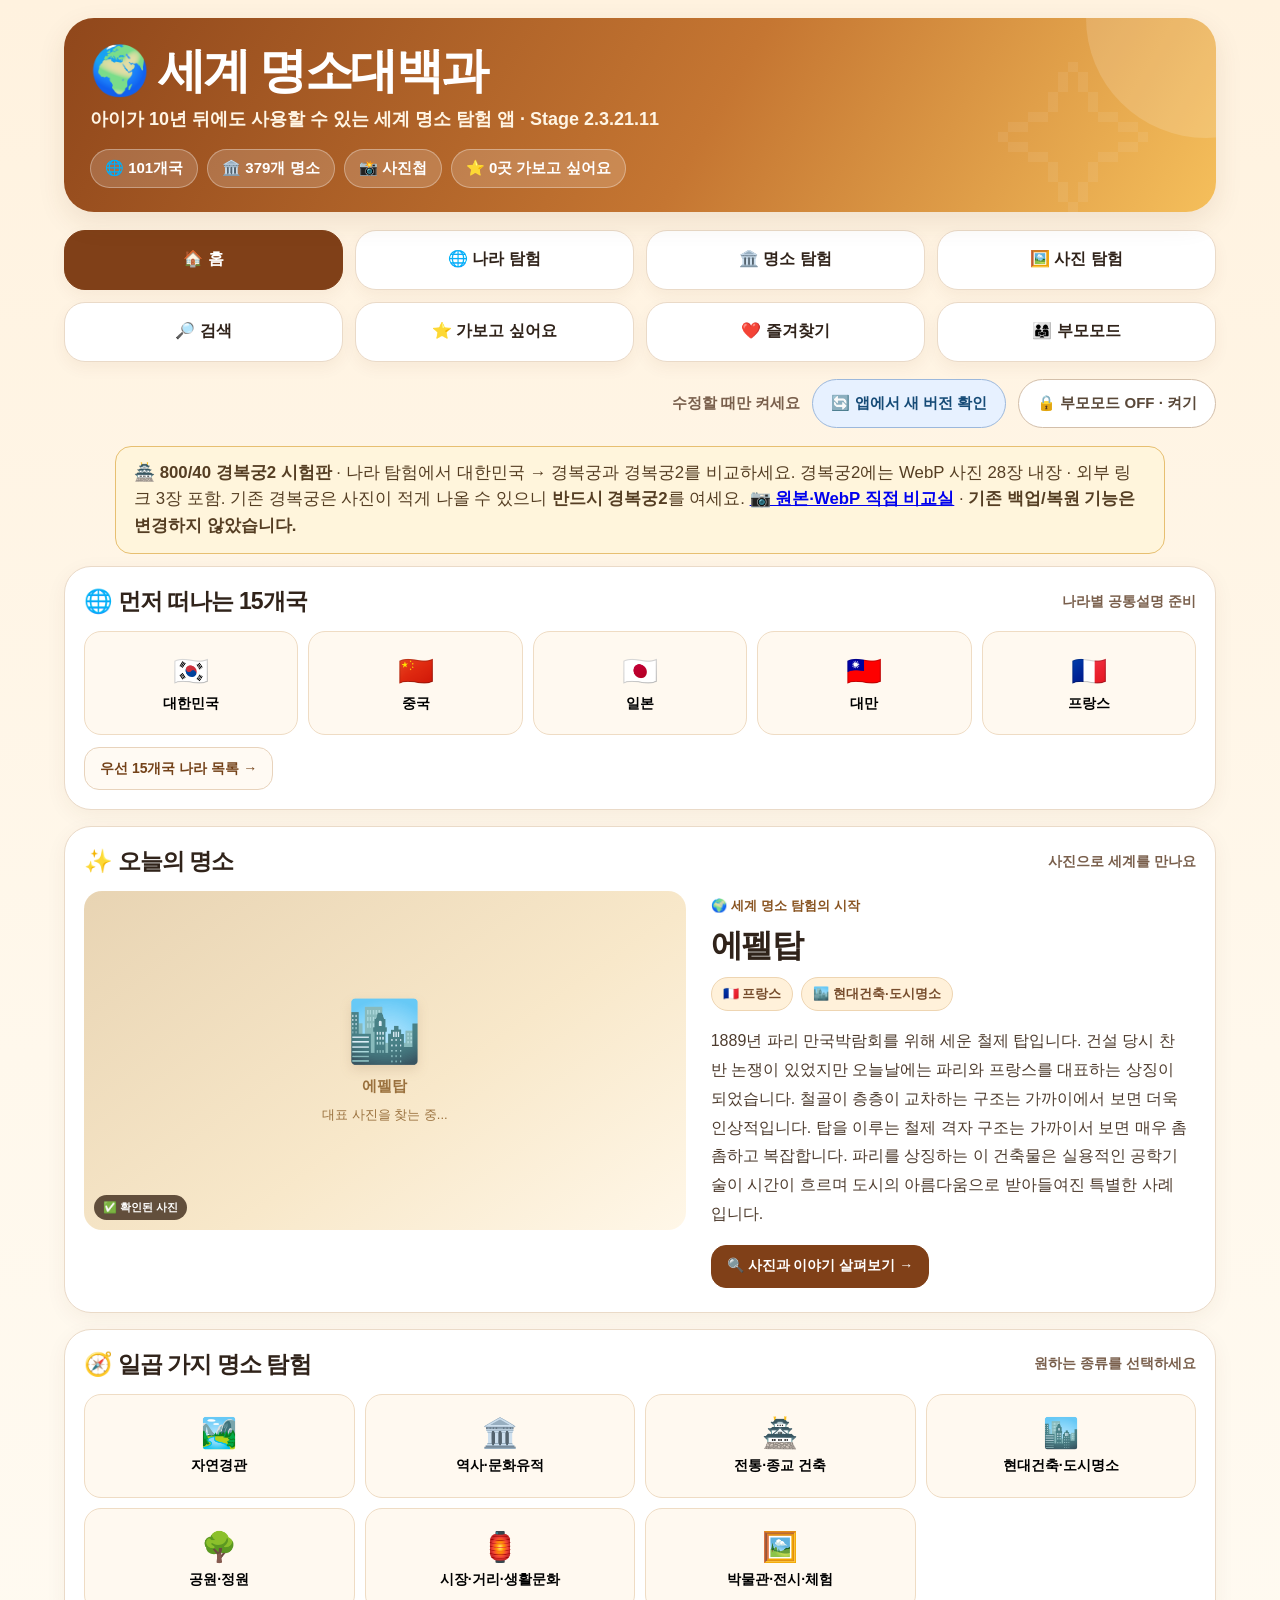
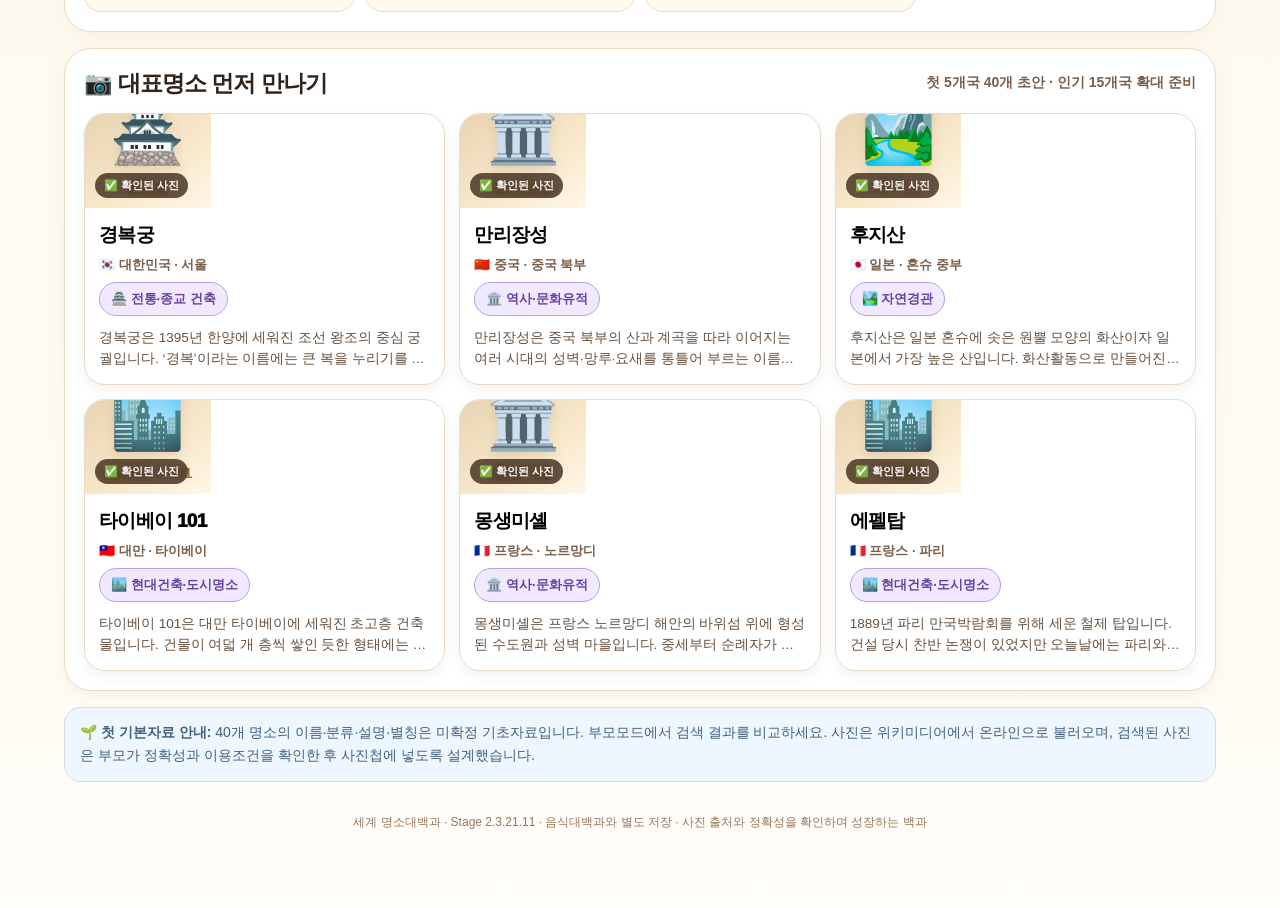
==== commit 8ff8ce31: "Add files via upload" ====
--- a/index.html
+++ b/index.html
@@ -32,7 +32,7 @@
     <button type="button" data-go="parent">👨‍👩‍👧 부모모드</button>
   </nav>
   <div class="parent-bar"><span>수정할 때만 켜세요</span><button type="button" id="inappUpdate" class="parent-switch" style="background:#e7f1ff;border-color:#9cb8dc;color:#164b77">🔄 앱에서 새 버전 확인</button><button id="parentToggle" type="button" class="parent-switch">🔒 부모모드 OFF · 켜기</button></div>
-  <div style="margin:12px auto;padding:13px 18px;max-width:1050px;border-radius:16px;background:#fff5dc;border:1px solid #e7bf71;color:#553e23;font-size:1.05rem;line-height:1.6"><b>🏯 800/40 경복궁2 시험판</b> · 나라 탐험에서 대한민국 → 경복궁과 경복궁2를 비교하세요. 실제 백업 사진 28장 압축 · 외부 링크 3장은 그대로 유지. <a href="compare.html" style="font-weight:800">📷 원본·WebP 직접 비교실</a> · <b>기존 백업/복원 기능은 변경하지 않았습니다.</b></div>
+  <div style="margin:12px auto;padding:13px 18px;max-width:1050px;border-radius:16px;background:#fff5dc;border:1px solid #e7bf71;color:#553e23;font-size:1.05rem;line-height:1.6"><b>🏯 800/40 경복궁2 시험판</b> · 나라 탐험에서 대한민국 → 경복궁과 경복궁2를 비교하세요. 경복궁2에는 WebP 사진 28장 내장 · 외부 링크 3장 포함. 기존 경복궁은 사진이 적게 나올 수 있으니 <b>반드시 경복궁2</b>를 여세요. <a href="compare.html" style="font-weight:800">📷 원본·WebP 직접 비교실</a> · <b>기존 백업/복원 기능은 변경하지 않았습니다.</b></div>
   <main id="view" aria-live="polite"></main>
   <footer class="footer-note">세계 명소대백과 · Stage 2.3.21.11 · 음식대백과와 별도 저장 · 사진 출처와 정확성을 확인하며 성장하는 백과</footer>
 </div>
@@ -57,7 +57,8 @@
 <div id="countryTour" class="country-tour" aria-hidden="true" role="dialog" aria-label="나라 사진 여행"><img id="tourPhoto" class="tour-photo" alt="명소 사진"><div id="tourCollage" class="tour-collage" hidden></div><div id="tourPhotoFallback" class="tour-photo-fallback" style="display:none"></div><div class="tour-top"><h2 id="tourTitle">나라 사진 여행</h2><button type="button" data-act="tour-close">✕ 닫기</button></div><div class="tour-bottom"><p id="tourCaption" class="tour-caption"></p><span id="tourCredit" class="tour-credit"></span><div class="album-country-speed" aria-label="사진 재생 간격"><button type="button" data-act="album-speed" data-ms="1000">1초</button><button type="button" data-act="album-speed" data-ms="3000">3초</button><button type="button" data-act="album-speed" data-ms="5000">5초</button></div><div class="tour-controls"><button type="button" id="tourPrev" data-act="tour-prev">← 이전</button><button type="button" id="tourToggle" data-act="tour-toggle">⏸ 잠시 멈추기</button><button type="button" id="tourNext" data-act="tour-next">다음 →</button></div></div></div>
 <div id="candidateOverlay" class="photo-overlay candidate-slideshow" aria-hidden="true" role="dialog" aria-modal="true" aria-label="사진 후보 슬라이드쇼"><div class="candidate-slide-top"><span id="candidateCount">사진 후보</span><button class="btn" data-act="candidate-close">✕ 닫기</button></div><img id="candidateImage" alt="사진 후보"><div class="candidate-slide-bottom"><strong id="candidateTitle"></strong><small id="candidateRights"></small><div class="action-row"><button class="btn" data-act="candidate-prev">← 이전</button><button class="btn" id="candidatePause" data-act="candidate-pause">⏸ 일시정지</button><button class="btn" data-act="candidate-next">다음 →</button><button class="btn green" id="candidateSave" data-act="candidate-save" type="button" hidden>📥 이 사진을 사진첩에 저장</button><a class="btn ghost" id="candidateSource" target="_blank" rel="noopener noreferrer">원본·이용조건 ↗</a></div></div></div>
 <script src="landmarks-data.js?v=80040-gyeongbokgung2-20261021"></script>
-<script src="app.js?v=80040-gyeongbokgung2-20261021"></script>
+<script src="trial-photo-data.js?v=80040-gyeongbokgung2-fixed-20261021"></script>
+<script src="app.js?v=80040-gyeongbokgung2-fixed-20261021"></script>
 <script>
 /* Built-in PWA updater: no service worker; preserves origin and browser data. */
 (function(){
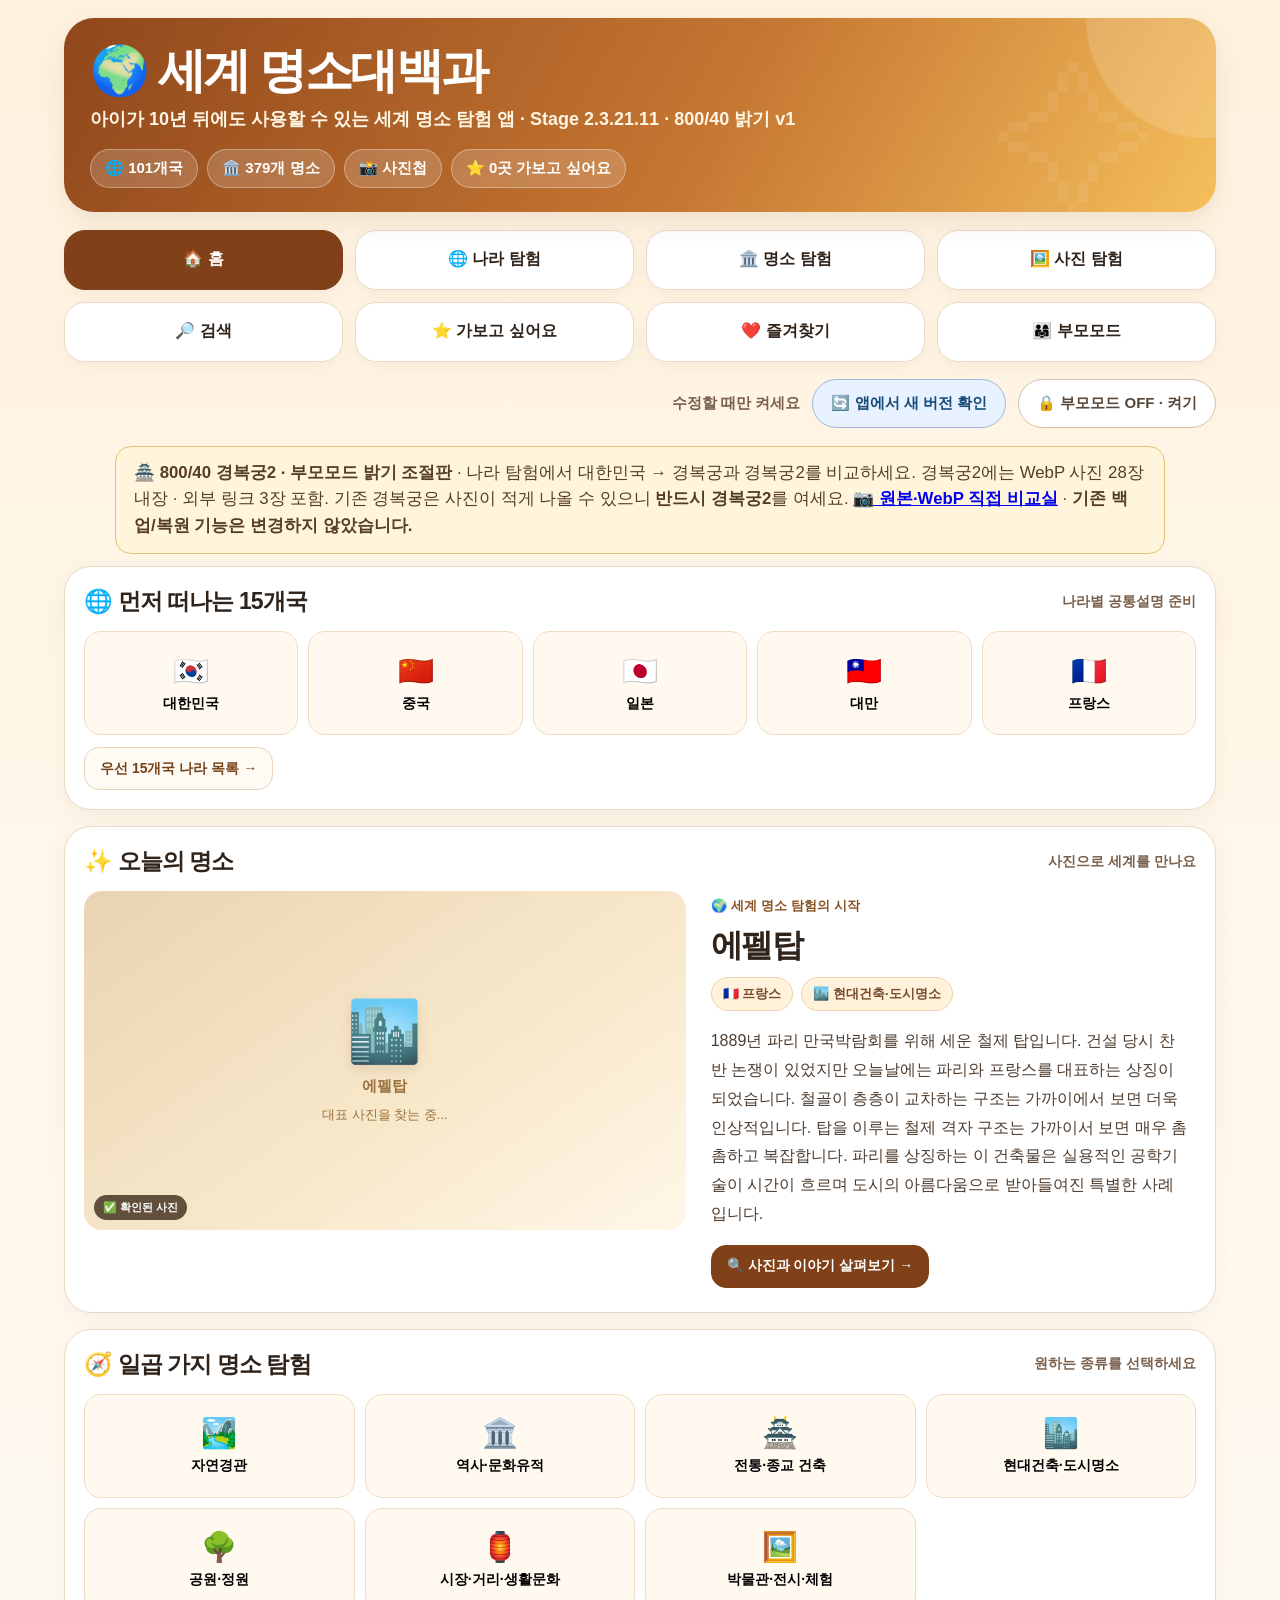
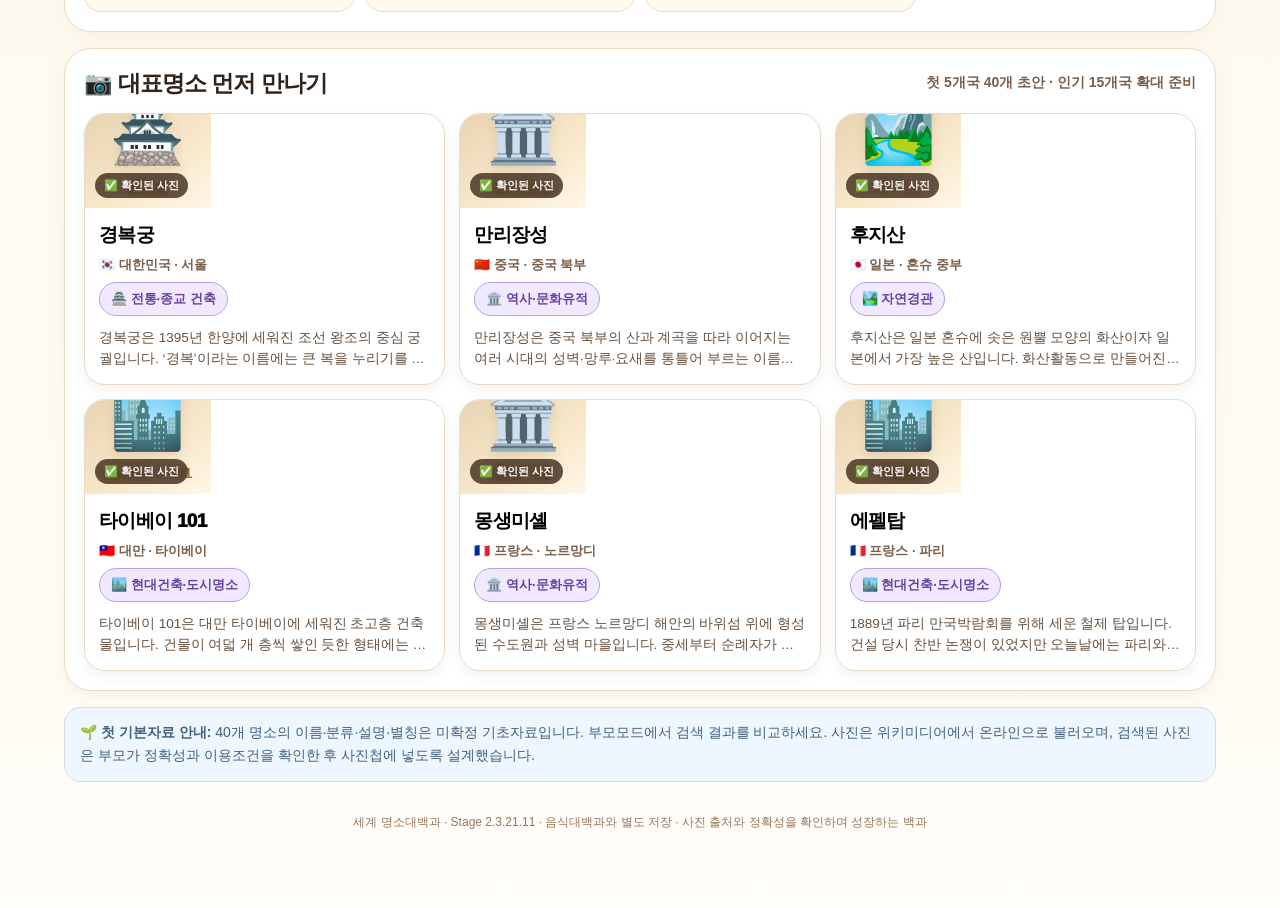
==== commit 622375ae: "Add files via upload" ====
--- a/index.html
+++ b/index.html
@@ -8,16 +8,16 @@
 <meta name="apple-mobile-web-app-title" content="세계 명소대백과">
 <meta name="description" content="사진으로 떠나는 세계 명소 탐험. 101개국 명소대백과">
 <title>🌍 세계 명소대백과 · Stage 2.3.21.11</title>
-<link rel="manifest" href="manifest.webmanifest?v=80040-gyeongbokgung2-20261021">
+<link rel="manifest" href="manifest.webmanifest?v=80040-parent-brightness-v1">
 <link rel="apple-touch-icon" href="apple-touch-icon.png">
 <link rel="icon" type="image/png" sizes="192x192" href="icon-192.png">
-<link rel="stylesheet" href="style.css?v=80040-gyeongbokgung2-20261021">
+<link rel="stylesheet" href="style.css?v=80040-parent-brightness-v1">
 </head>
 <body>
 <div id="app" class="app">
   <header class="hero">
     <h1>🌍 세계 명소대백과</h1>
-    <p>아이가 10년 뒤에도 사용할 수 있는 세계 명소 탐험 앱 · <strong>Stage 2.3.21.11</strong></p>
+    <p>아이가 10년 뒤에도 사용할 수 있는 세계 명소 탐험 앱 · <strong>Stage 2.3.21.11 · 800/40 밝기 v1</strong></p>
     <div class="stats" id="headerStats"></div>
     <div class="hero-ornament" aria-hidden="true">✧</div>
   </header>
@@ -32,7 +32,7 @@
     <button type="button" data-go="parent">👨‍👩‍👧 부모모드</button>
   </nav>
   <div class="parent-bar"><span>수정할 때만 켜세요</span><button type="button" id="inappUpdate" class="parent-switch" style="background:#e7f1ff;border-color:#9cb8dc;color:#164b77">🔄 앱에서 새 버전 확인</button><button id="parentToggle" type="button" class="parent-switch">🔒 부모모드 OFF · 켜기</button></div>
-  <div style="margin:12px auto;padding:13px 18px;max-width:1050px;border-radius:16px;background:#fff5dc;border:1px solid #e7bf71;color:#553e23;font-size:1.05rem;line-height:1.6"><b>🏯 800/40 경복궁2 시험판</b> · 나라 탐험에서 대한민국 → 경복궁과 경복궁2를 비교하세요. 경복궁2에는 WebP 사진 28장 내장 · 외부 링크 3장 포함. 기존 경복궁은 사진이 적게 나올 수 있으니 <b>반드시 경복궁2</b>를 여세요. <a href="compare.html" style="font-weight:800">📷 원본·WebP 직접 비교실</a> · <b>기존 백업/복원 기능은 변경하지 않았습니다.</b></div>
+  <div style="margin:12px auto;padding:13px 18px;max-width:1050px;border-radius:16px;background:#fff5dc;border:1px solid #e7bf71;color:#553e23;font-size:1.05rem;line-height:1.6"><b>🏯 800/40 경복궁2 · 부모모드 밝기 조절판</b> · 나라 탐험에서 대한민국 → 경복궁과 경복궁2를 비교하세요. 경복궁2에는 WebP 사진 28장 내장 · 외부 링크 3장 포함. 기존 경복궁은 사진이 적게 나올 수 있으니 <b>반드시 경복궁2</b>를 여세요. <a href="compare.html" style="font-weight:800">📷 원본·WebP 직접 비교실</a> · <b>기존 백업/복원 기능은 변경하지 않았습니다.</b></div>
   <main id="view" aria-live="polite"></main>
   <footer class="footer-note">세계 명소대백과 · Stage 2.3.21.11 · 음식대백과와 별도 저장 · 사진 출처와 정확성을 확인하며 성장하는 백과</footer>
 </div>
@@ -56,7 +56,7 @@
 </div>
 <div id="countryTour" class="country-tour" aria-hidden="true" role="dialog" aria-label="나라 사진 여행"><img id="tourPhoto" class="tour-photo" alt="명소 사진"><div id="tourCollage" class="tour-collage" hidden></div><div id="tourPhotoFallback" class="tour-photo-fallback" style="display:none"></div><div class="tour-top"><h2 id="tourTitle">나라 사진 여행</h2><button type="button" data-act="tour-close">✕ 닫기</button></div><div class="tour-bottom"><p id="tourCaption" class="tour-caption"></p><span id="tourCredit" class="tour-credit"></span><div class="album-country-speed" aria-label="사진 재생 간격"><button type="button" data-act="album-speed" data-ms="1000">1초</button><button type="button" data-act="album-speed" data-ms="3000">3초</button><button type="button" data-act="album-speed" data-ms="5000">5초</button></div><div class="tour-controls"><button type="button" id="tourPrev" data-act="tour-prev">← 이전</button><button type="button" id="tourToggle" data-act="tour-toggle">⏸ 잠시 멈추기</button><button type="button" id="tourNext" data-act="tour-next">다음 →</button></div></div></div>
 <div id="candidateOverlay" class="photo-overlay candidate-slideshow" aria-hidden="true" role="dialog" aria-modal="true" aria-label="사진 후보 슬라이드쇼"><div class="candidate-slide-top"><span id="candidateCount">사진 후보</span><button class="btn" data-act="candidate-close">✕ 닫기</button></div><img id="candidateImage" alt="사진 후보"><div class="candidate-slide-bottom"><strong id="candidateTitle"></strong><small id="candidateRights"></small><div class="action-row"><button class="btn" data-act="candidate-prev">← 이전</button><button class="btn" id="candidatePause" data-act="candidate-pause">⏸ 일시정지</button><button class="btn" data-act="candidate-next">다음 →</button><button class="btn green" id="candidateSave" data-act="candidate-save" type="button" hidden>📥 이 사진을 사진첩에 저장</button><a class="btn ghost" id="candidateSource" target="_blank" rel="noopener noreferrer">원본·이용조건 ↗</a></div></div></div>
-<script src="landmarks-data.js?v=80040-gyeongbokgung2-20261021"></script>
+<script src="landmarks-data.js?v=80040-parent-brightness-v1"></script>
 <script src="trial-photo-data.js?v=80040-gyeongbokgung2-fixed-20261021"></script>
 <script src="app.js?v=80040-gyeongbokgung2-fixed-20261021"></script>
 <script>
--- a/style.css
+++ b/style.css
@@ -147,3 +147,14 @@
 @media(max-width:700px){.country-picker,.country-picker.collapsed{grid-template-columns:repeat(3,minmax(0,1fr));}}
 .pilot-country-grid{grid-template-columns:repeat(5,minmax(0,1fr));}
 @media(max-width:560px){.pilot-country-grid{grid-template-columns:repeat(3,minmax(0,1fr));}}
+
+/* 800/40 BRIGHTNESS v1: screen filter only; original WebP bytes unchanged. */
+:root { --photo-display-brightness: 1.08; }
+#app img, .overlay img, .photo-overlay img, .country-tour img, .photo-frame img, .tour-collage > img { filter: brightness(var(--photo-display-brightness,1.08)); }
+.brightness-setting { margin:16px 0; border:2px solid #e9c97b; background:#fffaf0; padding:16px; border-radius:18px; }
+.brightness-setting .section-head { display:flex;align-items:center;justify-content:space-between;gap:12px; }
+.brightness-setting h3 { margin:0;font-size:21px; }
+.brightness-setting strong { font-size:26px;color:#a65b16; }
+.brightness-control { display:flex;align-items:center;gap:10px;flex-wrap:wrap; }
+.brightness-control input[type=range] { flex:1;min-width:190px;accent-color:#b56d27;height:40px; }
+.brightness-control label {font-weight:750;font-size:13px;color:#69513b;}
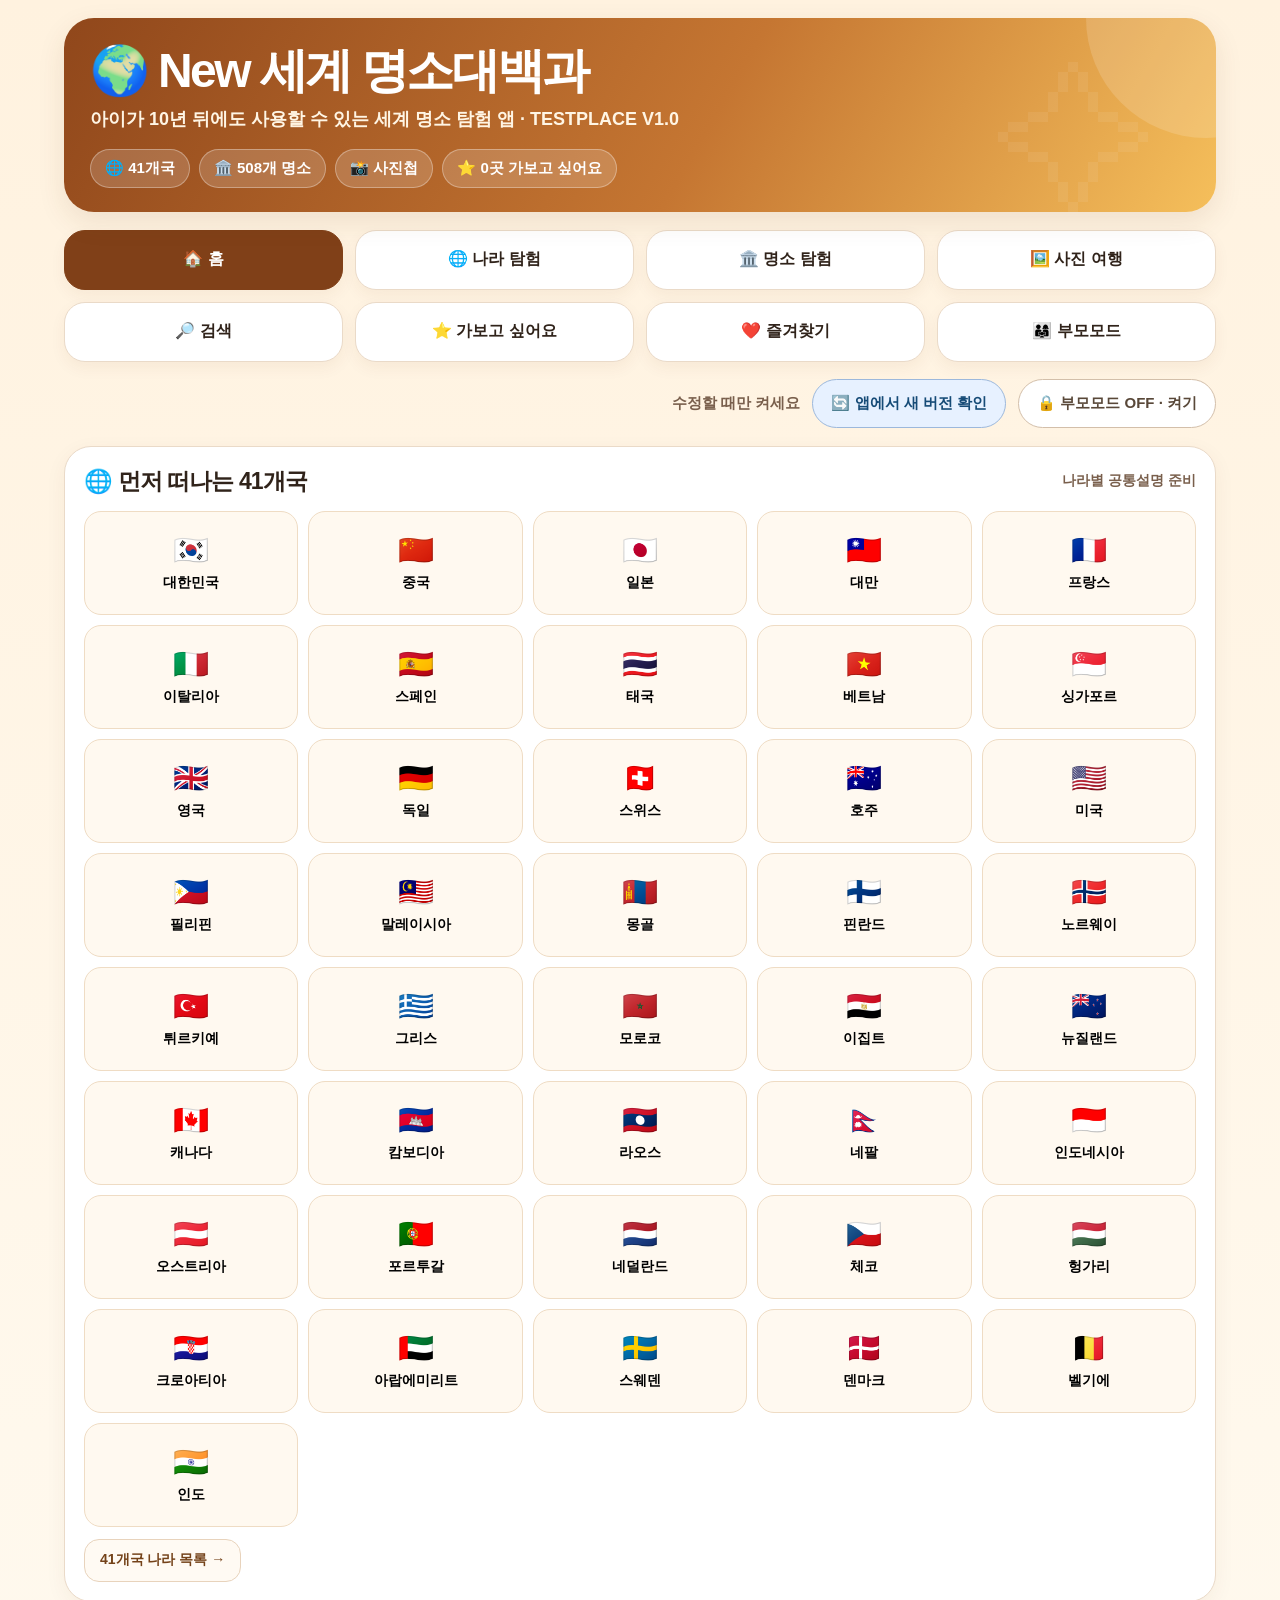
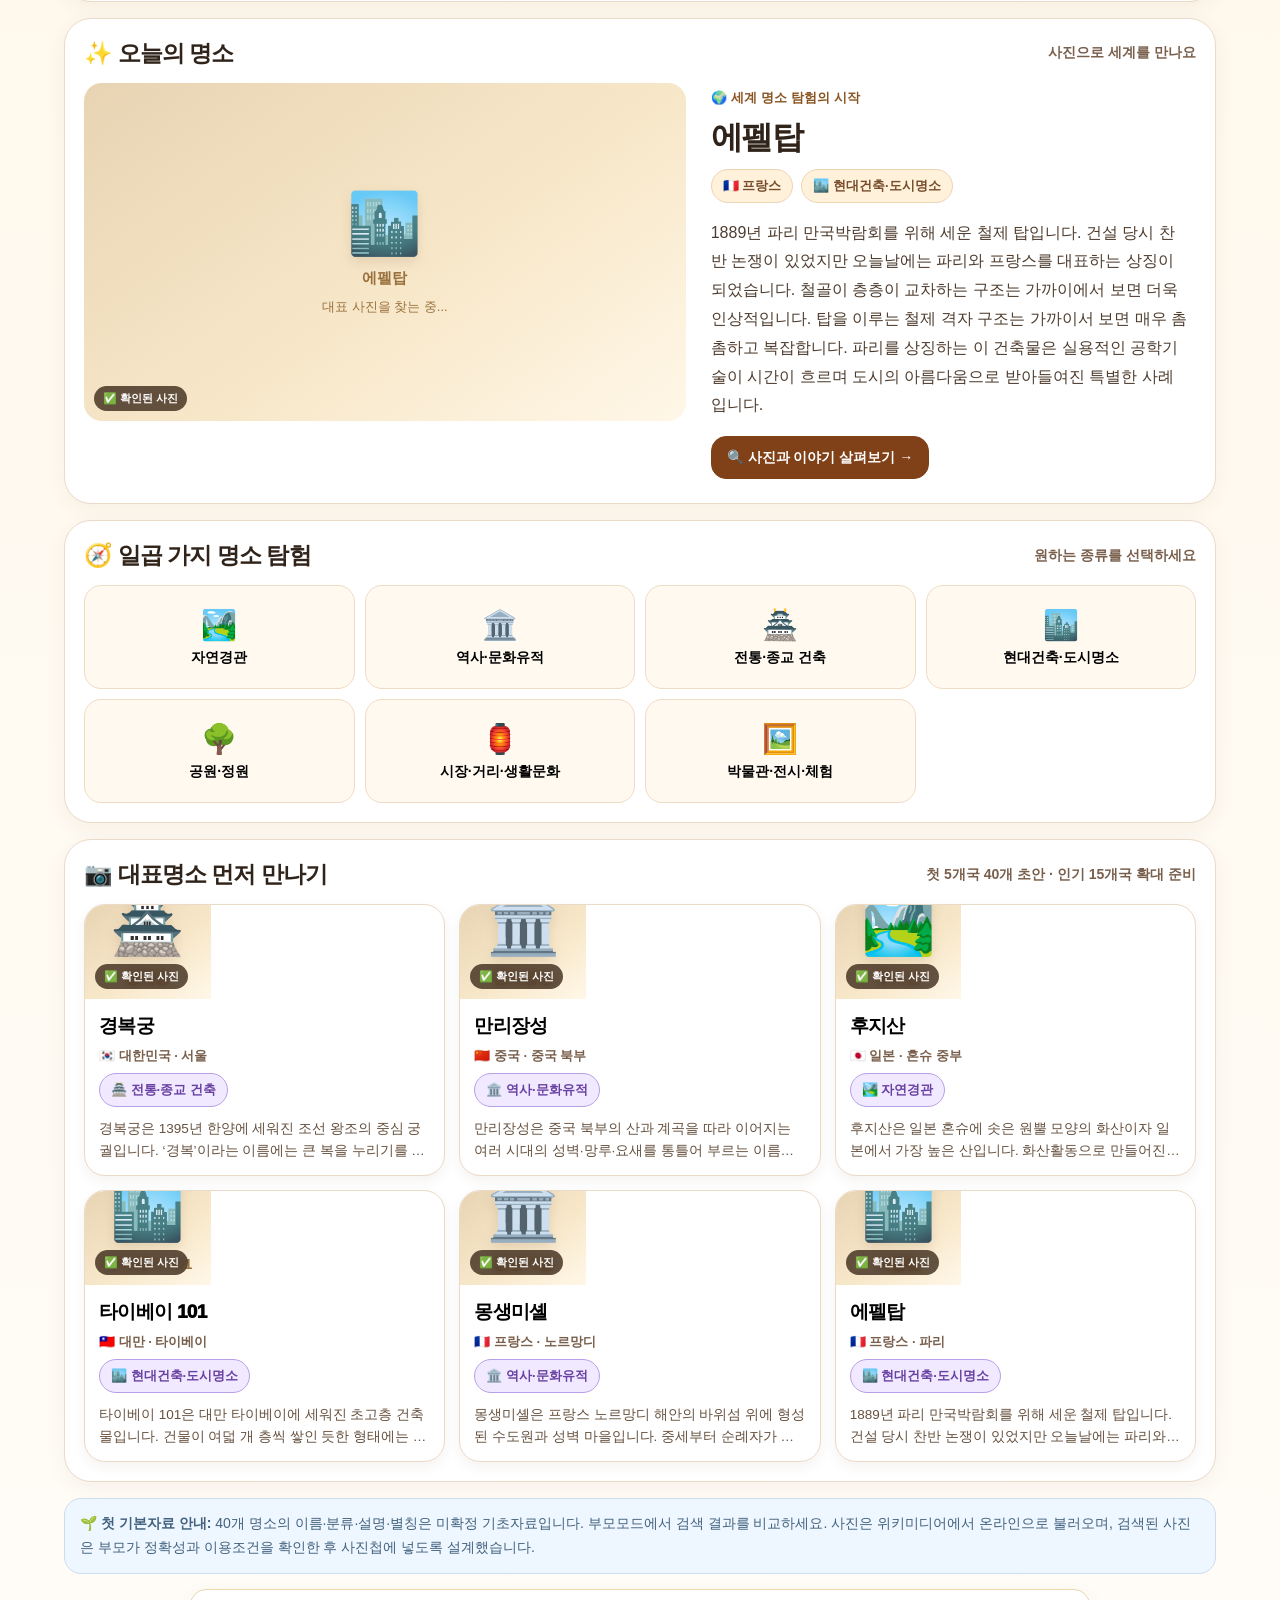
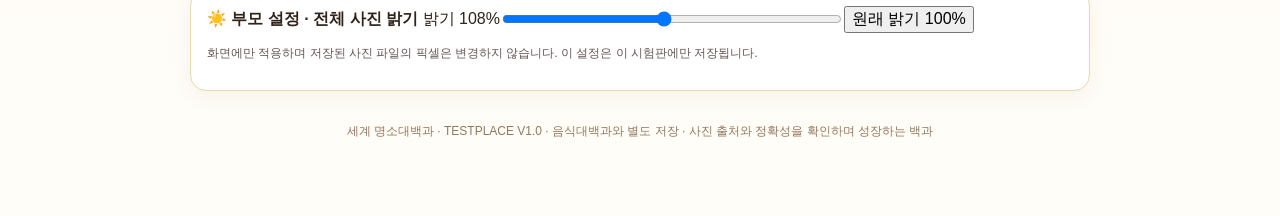
==== commit 2c950042: "Add files via upload" ====
--- a/index.html
+++ b/index.html
@@ -6,18 +6,18 @@
 <meta name="theme-color" content="#874719">
 <meta name="apple-mobile-web-app-capable" content="yes">
 <meta name="apple-mobile-web-app-title" content="세계 명소대백과">
-<meta name="description" content="사진으로 떠나는 세계 명소 탐험. 101개국 명소대백과">
-<title>🌍 세계 명소대백과 · Stage 2.3.21.11</title>
-<link rel="manifest" href="manifest.webmanifest?v=80040-parent-brightness-v1">
+<meta name="description" content="사진으로 떠나는 세계 명소 탐험. 41개국 독립 시험판">
+<title>🌍 New 세계 명소대백과 · TESTPLACE V1.0</title>
+<link rel="manifest" href="manifest.webmanifest?v=testplace-41-100">
 <link rel="apple-touch-icon" href="apple-touch-icon.png">
 <link rel="icon" type="image/png" sizes="192x192" href="icon-192.png">
-<link rel="stylesheet" href="style.css?v=80040-parent-brightness-v1">
-</head>
+<link rel="stylesheet" href="style.css?v=testplace-41-100">
+<style id="new-bright-style">#view img,#detailOverlay img,#photoOverlay img,#countryTour img,#candidateOverlay img{filter:brightness(var(--lm-bright,1.08))}</style></head>
 <body>
 <div id="app" class="app">
   <header class="hero">
-    <h1>🌍 세계 명소대백과</h1>
-    <p>아이가 10년 뒤에도 사용할 수 있는 세계 명소 탐험 앱 · <strong>Stage 2.3.21.11 · 800/40 밝기 v1</strong></p>
+    <h1>🌍 New 세계 명소대백과</h1>
+    <p>아이가 10년 뒤에도 사용할 수 있는 세계 명소 탐험 앱 · <strong>TESTPLACE V1.0</strong></p>
     <div class="stats" id="headerStats"></div>
     <div class="hero-ornament" aria-hidden="true">✧</div>
   </header>
@@ -25,16 +25,15 @@
     <button type="button" data-go="home" class="active">🏠 홈</button>
     <button type="button" data-go="countries">🌐 나라 탐험</button>
     <button type="button" data-go="landmarks">🏛️ 명소 탐험</button>
-    <button type="button" data-go="photos">🖼️ 사진 탐험</button>
+    <button type="button" data-go="photos">🖼️ 사진 여행</button>
     <button type="button" data-go="search">🔎 검색</button>
     <button type="button" data-go="wish">⭐ 가보고 싶어요</button>
     <button type="button" data-go="favorites">❤️ 즐겨찾기</button>
     <button type="button" data-go="parent">👨‍👩‍👧 부모모드</button>
   </nav>
   <div class="parent-bar"><span>수정할 때만 켜세요</span><button type="button" id="inappUpdate" class="parent-switch" style="background:#e7f1ff;border-color:#9cb8dc;color:#164b77">🔄 앱에서 새 버전 확인</button><button id="parentToggle" type="button" class="parent-switch">🔒 부모모드 OFF · 켜기</button></div>
-  <div style="margin:12px auto;padding:13px 18px;max-width:1050px;border-radius:16px;background:#fff5dc;border:1px solid #e7bf71;color:#553e23;font-size:1.05rem;line-height:1.6"><b>🏯 800/40 경복궁2 · 부모모드 밝기 조절판</b> · 나라 탐험에서 대한민국 → 경복궁과 경복궁2를 비교하세요. 경복궁2에는 WebP 사진 28장 내장 · 외부 링크 3장 포함. 기존 경복궁은 사진이 적게 나올 수 있으니 <b>반드시 경복궁2</b>를 여세요. <a href="compare.html" style="font-weight:800">📷 원본·WebP 직접 비교실</a> · <b>기존 백업/복원 기능은 변경하지 않았습니다.</b></div>
   <main id="view" aria-live="polite"></main>
-  <footer class="footer-note">세계 명소대백과 · Stage 2.3.21.11 · 음식대백과와 별도 저장 · 사진 출처와 정확성을 확인하며 성장하는 백과</footer>
+  <section class="panel" style="margin:15px auto;max-width:900px;padding:16px;border:1px solid #ead8ae;border-radius:16px"><strong>☀️ 부모 설정 · 전체 사진 밝기</strong> <label for="globalBright">밝기 <output id="globalBrightValue">108%</output></label><input id="globalBright" type="range" min="70" max="150" step="1" value="108" style="width:min(340px,70%);vertical-align:middle"><button type="button" id="globalBrightReset">원래 밝기 100%</button><p style="font-size:12px;color:#655">화면에만 적용하며 저장된 사진 파일의 픽셀은 변경하지 않습니다. 이 설정은 이 시험판에만 저장됩니다.</p></section><footer class="footer-note">세계 명소대백과 · TESTPLACE V1.0 · 음식대백과와 별도 저장 · 사진 출처와 정확성을 확인하며 성장하는 백과</footer>
 </div>
 <div id="detailOverlay" class="overlay" aria-hidden="true"><div class="modal" id="detailContent" role="dialog" aria-modal="true" aria-label="명소 상세"></div></div>
 <div id="albumManager" class="album-manager-overlay" aria-hidden="true" role="dialog" aria-modal="true" aria-label="사진첩 정리"><div class="album-manager-panel" id="albumManagerBody"></div></div>
@@ -56,9 +55,8 @@
 </div>
 <div id="countryTour" class="country-tour" aria-hidden="true" role="dialog" aria-label="나라 사진 여행"><img id="tourPhoto" class="tour-photo" alt="명소 사진"><div id="tourCollage" class="tour-collage" hidden></div><div id="tourPhotoFallback" class="tour-photo-fallback" style="display:none"></div><div class="tour-top"><h2 id="tourTitle">나라 사진 여행</h2><button type="button" data-act="tour-close">✕ 닫기</button></div><div class="tour-bottom"><p id="tourCaption" class="tour-caption"></p><span id="tourCredit" class="tour-credit"></span><div class="album-country-speed" aria-label="사진 재생 간격"><button type="button" data-act="album-speed" data-ms="1000">1초</button><button type="button" data-act="album-speed" data-ms="3000">3초</button><button type="button" data-act="album-speed" data-ms="5000">5초</button></div><div class="tour-controls"><button type="button" id="tourPrev" data-act="tour-prev">← 이전</button><button type="button" id="tourToggle" data-act="tour-toggle">⏸ 잠시 멈추기</button><button type="button" id="tourNext" data-act="tour-next">다음 →</button></div></div></div>
 <div id="candidateOverlay" class="photo-overlay candidate-slideshow" aria-hidden="true" role="dialog" aria-modal="true" aria-label="사진 후보 슬라이드쇼"><div class="candidate-slide-top"><span id="candidateCount">사진 후보</span><button class="btn" data-act="candidate-close">✕ 닫기</button></div><img id="candidateImage" alt="사진 후보"><div class="candidate-slide-bottom"><strong id="candidateTitle"></strong><small id="candidateRights"></small><div class="action-row"><button class="btn" data-act="candidate-prev">← 이전</button><button class="btn" id="candidatePause" data-act="candidate-pause">⏸ 일시정지</button><button class="btn" data-act="candidate-next">다음 →</button><button class="btn green" id="candidateSave" data-act="candidate-save" type="button" hidden>📥 이 사진을 사진첩에 저장</button><a class="btn ghost" id="candidateSource" target="_blank" rel="noopener noreferrer">원본·이용조건 ↗</a></div></div></div>
-<script src="landmarks-data.js?v=80040-parent-brightness-v1"></script>
-<script src="trial-photo-data.js?v=80040-gyeongbokgung2-fixed-20261021"></script>
-<script src="app.js?v=80040-gyeongbokgung2-fixed-20261021"></script>
+<script src="landmarks-data.js?v=testplace-41-100"></script>
+<script src="app.js?v=testplace-41-100"></script>
 <script>
 /* Built-in PWA updater: no service worker; preserves origin and browser data. */
 (function(){
@@ -87,4 +85,4 @@
  });
 })();
 </script>
-</body></html>
+<script>(function(){const k='new41_global_brightness_v1',el=document.getElementById('globalBright'),out=document.getElementById('globalBrightValue');let v=Number(localStorage.getItem(k)||108);if(v<70||v>150)v=108;function set(n){el.value=n;out.textContent=n+'%';document.documentElement.style.setProperty('--lm-bright',n/100);localStorage.setItem(k,String(n));}set(v);el.addEventListener('input',()=>set(Number(el.value)));document.getElementById('globalBrightReset').addEventListener('click',()=>set(100));})();</script></body></html>
--- a/style.css
+++ b/style.css
@@ -147,14 +147,3 @@
 @media(max-width:700px){.country-picker,.country-picker.collapsed{grid-template-columns:repeat(3,minmax(0,1fr));}}
 .pilot-country-grid{grid-template-columns:repeat(5,minmax(0,1fr));}
 @media(max-width:560px){.pilot-country-grid{grid-template-columns:repeat(3,minmax(0,1fr));}}
-
-/* 800/40 BRIGHTNESS v1: screen filter only; original WebP bytes unchanged. */
-:root { --photo-display-brightness: 1.08; }
-#app img, .overlay img, .photo-overlay img, .country-tour img, .photo-frame img, .tour-collage > img { filter: brightness(var(--photo-display-brightness,1.08)); }
-.brightness-setting { margin:16px 0; border:2px solid #e9c97b; background:#fffaf0; padding:16px; border-radius:18px; }
-.brightness-setting .section-head { display:flex;align-items:center;justify-content:space-between;gap:12px; }
-.brightness-setting h3 { margin:0;font-size:21px; }
-.brightness-setting strong { font-size:26px;color:#a65b16; }
-.brightness-control { display:flex;align-items:center;gap:10px;flex-wrap:wrap; }
-.brightness-control input[type=range] { flex:1;min-width:190px;accent-color:#b56d27;height:40px; }
-.brightness-control label {font-weight:750;font-size:13px;color:#69513b;}
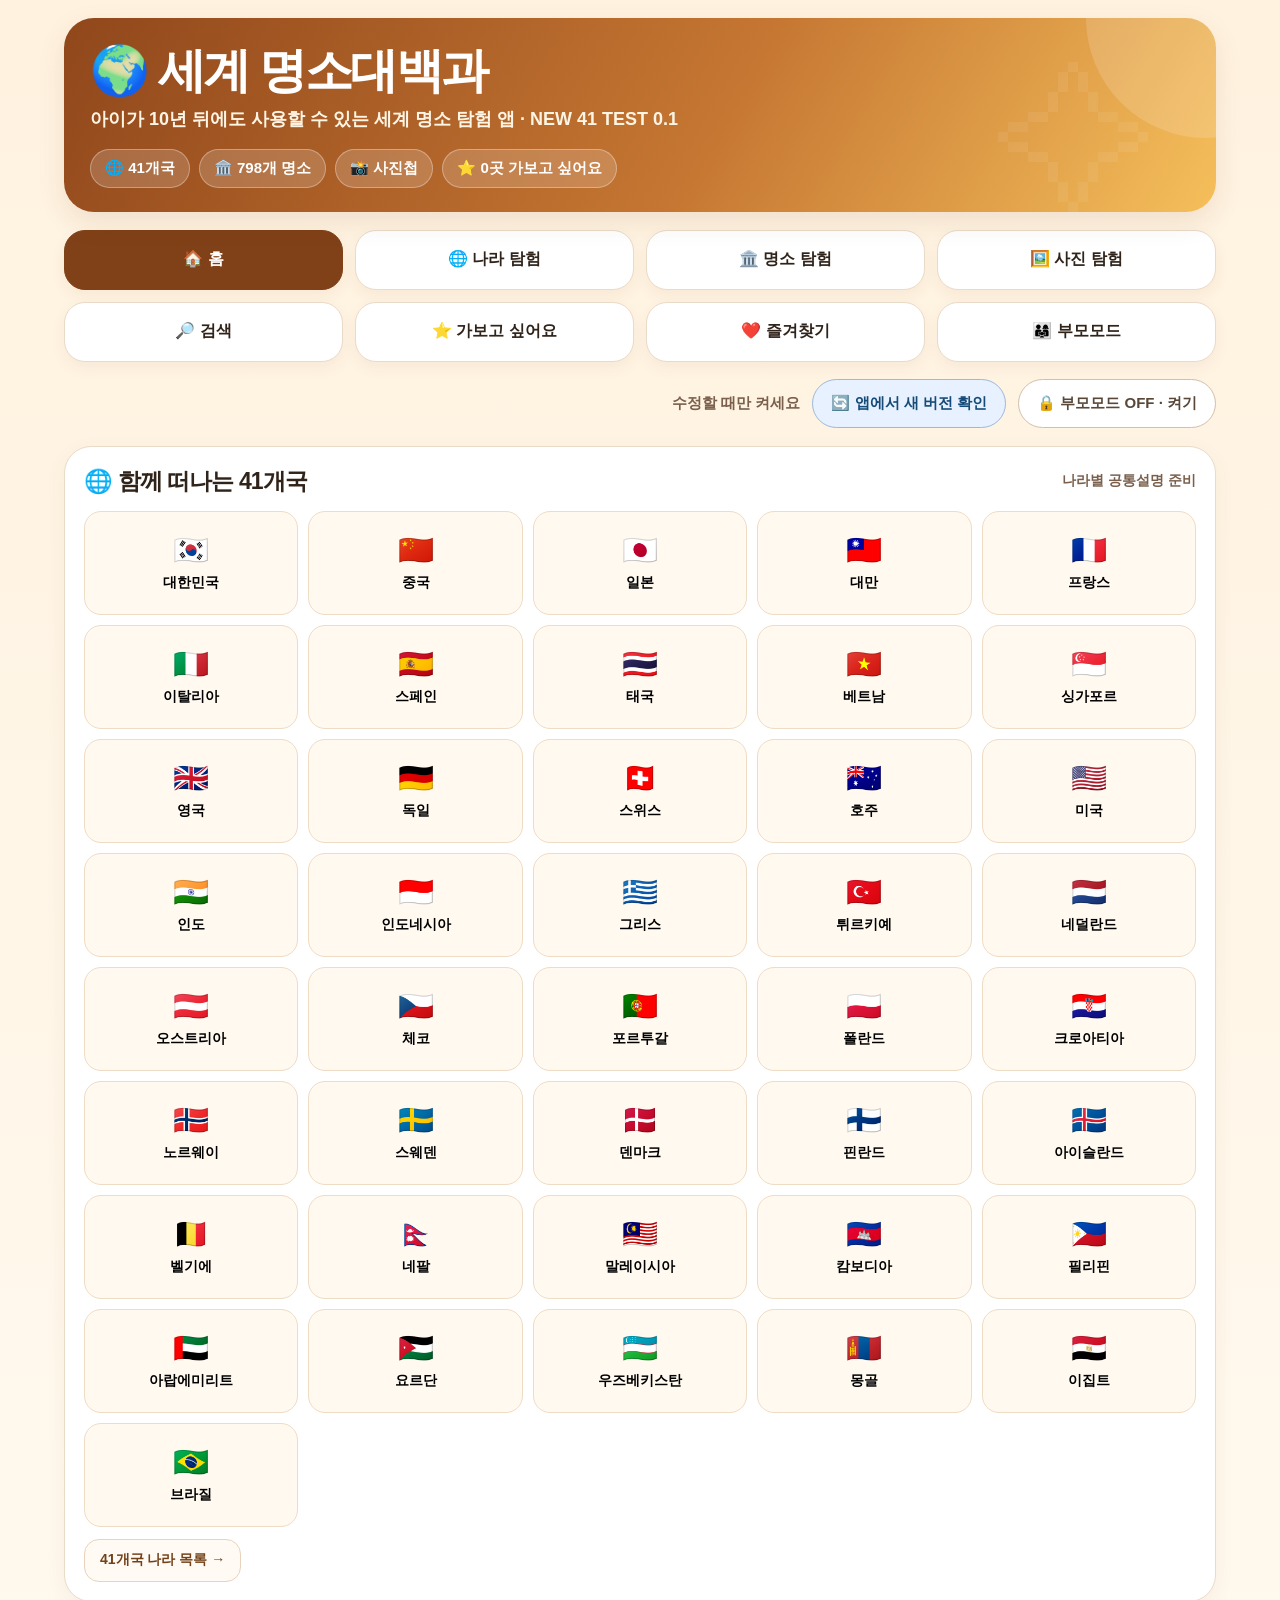
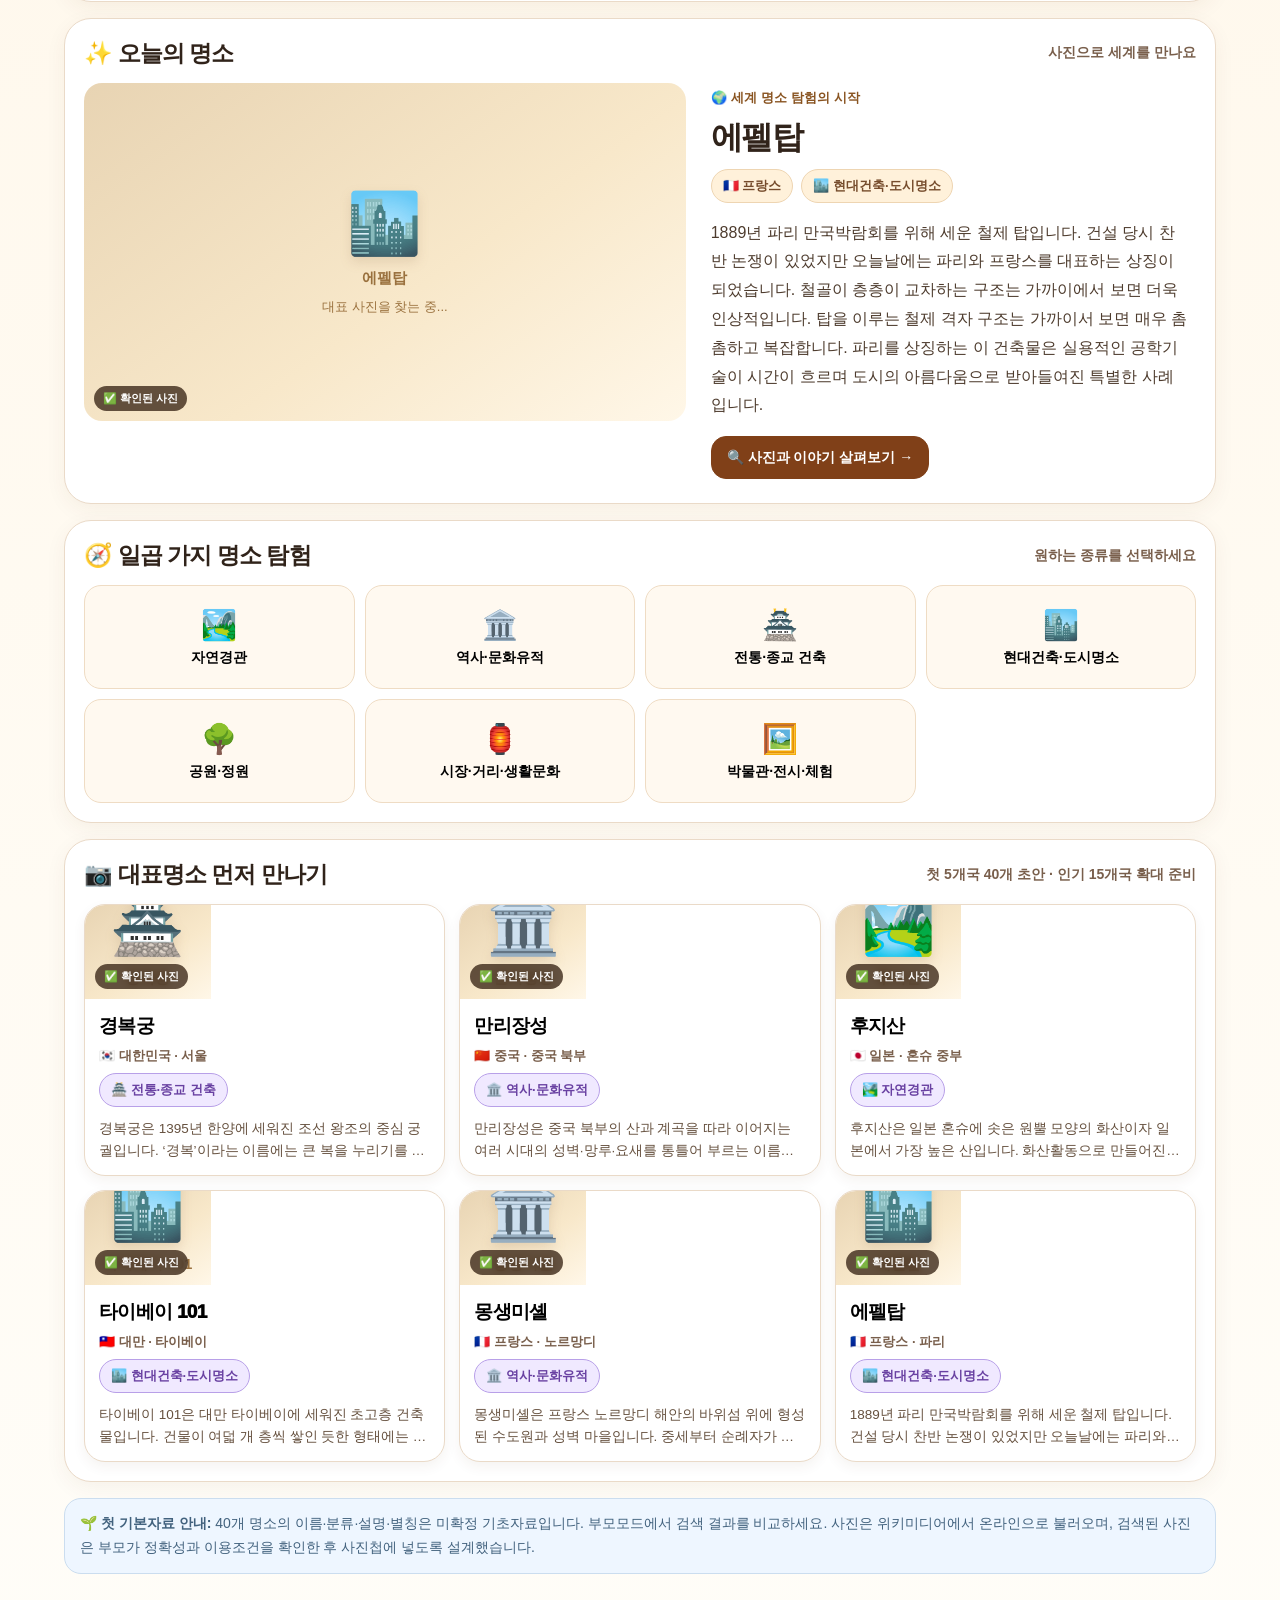
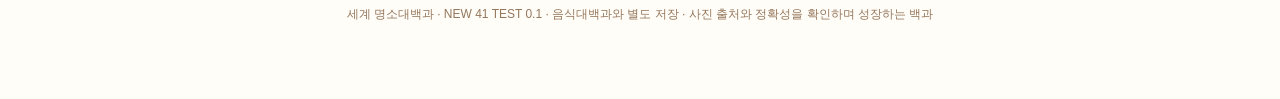
==== commit 8aa92303: "Add files via upload" ====
--- a/index.html
+++ b/index.html
@@ -6,18 +6,18 @@
 <meta name="theme-color" content="#874719">
 <meta name="apple-mobile-web-app-capable" content="yes">
 <meta name="apple-mobile-web-app-title" content="세계 명소대백과">
-<meta name="description" content="사진으로 떠나는 세계 명소 탐험. 41개국 독립 시험판">
-<title>🌍 New 세계 명소대백과 · TESTPLACE V1.0</title>
-<link rel="manifest" href="manifest.webmanifest?v=testplace-41-100">
+<meta name="description" content="사진으로 떠나는 세계 명소 탐험. 41개국 명소대백과">
+<title>🌍 세계 명소대백과 · NEW 41 TEST 0.1</title>
+<link rel="manifest" href="manifest.webmanifest?v=new41-test01">
 <link rel="apple-touch-icon" href="apple-touch-icon.png">
 <link rel="icon" type="image/png" sizes="192x192" href="icon-192.png">
-<link rel="stylesheet" href="style.css?v=testplace-41-100">
-<style id="new-bright-style">#view img,#detailOverlay img,#photoOverlay img,#countryTour img,#candidateOverlay img{filter:brightness(var(--lm-bright,1.08))}</style></head>
+<link rel="stylesheet" href="style.css?v=new41-test01">
+</head>
 <body>
 <div id="app" class="app">
   <header class="hero">
-    <h1>🌍 New 세계 명소대백과</h1>
-    <p>아이가 10년 뒤에도 사용할 수 있는 세계 명소 탐험 앱 · <strong>TESTPLACE V1.0</strong></p>
+    <h1>🌍 세계 명소대백과</h1>
+    <p>아이가 10년 뒤에도 사용할 수 있는 세계 명소 탐험 앱 · <strong>NEW 41 TEST 0.1</strong></p>
     <div class="stats" id="headerStats"></div>
     <div class="hero-ornament" aria-hidden="true">✧</div>
   </header>
@@ -25,7 +25,7 @@
     <button type="button" data-go="home" class="active">🏠 홈</button>
     <button type="button" data-go="countries">🌐 나라 탐험</button>
     <button type="button" data-go="landmarks">🏛️ 명소 탐험</button>
-    <button type="button" data-go="photos">🖼️ 사진 여행</button>
+    <button type="button" data-go="photos">🖼️ 사진 탐험</button>
     <button type="button" data-go="search">🔎 검색</button>
     <button type="button" data-go="wish">⭐ 가보고 싶어요</button>
     <button type="button" data-go="favorites">❤️ 즐겨찾기</button>
@@ -33,7 +33,7 @@
   </nav>
   <div class="parent-bar"><span>수정할 때만 켜세요</span><button type="button" id="inappUpdate" class="parent-switch" style="background:#e7f1ff;border-color:#9cb8dc;color:#164b77">🔄 앱에서 새 버전 확인</button><button id="parentToggle" type="button" class="parent-switch">🔒 부모모드 OFF · 켜기</button></div>
   <main id="view" aria-live="polite"></main>
-  <section class="panel" style="margin:15px auto;max-width:900px;padding:16px;border:1px solid #ead8ae;border-radius:16px"><strong>☀️ 부모 설정 · 전체 사진 밝기</strong> <label for="globalBright">밝기 <output id="globalBrightValue">108%</output></label><input id="globalBright" type="range" min="70" max="150" step="1" value="108" style="width:min(340px,70%);vertical-align:middle"><button type="button" id="globalBrightReset">원래 밝기 100%</button><p style="font-size:12px;color:#655">화면에만 적용하며 저장된 사진 파일의 픽셀은 변경하지 않습니다. 이 설정은 이 시험판에만 저장됩니다.</p></section><footer class="footer-note">세계 명소대백과 · TESTPLACE V1.0 · 음식대백과와 별도 저장 · 사진 출처와 정확성을 확인하며 성장하는 백과</footer>
+  <footer class="footer-note">세계 명소대백과 · NEW 41 TEST 0.1 · 음식대백과와 별도 저장 · 사진 출처와 정확성을 확인하며 성장하는 백과</footer>
 </div>
 <div id="detailOverlay" class="overlay" aria-hidden="true"><div class="modal" id="detailContent" role="dialog" aria-modal="true" aria-label="명소 상세"></div></div>
 <div id="albumManager" class="album-manager-overlay" aria-hidden="true" role="dialog" aria-modal="true" aria-label="사진첩 정리"><div class="album-manager-panel" id="albumManagerBody"></div></div>
@@ -55,8 +55,8 @@
 </div>
 <div id="countryTour" class="country-tour" aria-hidden="true" role="dialog" aria-label="나라 사진 여행"><img id="tourPhoto" class="tour-photo" alt="명소 사진"><div id="tourCollage" class="tour-collage" hidden></div><div id="tourPhotoFallback" class="tour-photo-fallback" style="display:none"></div><div class="tour-top"><h2 id="tourTitle">나라 사진 여행</h2><button type="button" data-act="tour-close">✕ 닫기</button></div><div class="tour-bottom"><p id="tourCaption" class="tour-caption"></p><span id="tourCredit" class="tour-credit"></span><div class="album-country-speed" aria-label="사진 재생 간격"><button type="button" data-act="album-speed" data-ms="1000">1초</button><button type="button" data-act="album-speed" data-ms="3000">3초</button><button type="button" data-act="album-speed" data-ms="5000">5초</button></div><div class="tour-controls"><button type="button" id="tourPrev" data-act="tour-prev">← 이전</button><button type="button" id="tourToggle" data-act="tour-toggle">⏸ 잠시 멈추기</button><button type="button" id="tourNext" data-act="tour-next">다음 →</button></div></div></div>
 <div id="candidateOverlay" class="photo-overlay candidate-slideshow" aria-hidden="true" role="dialog" aria-modal="true" aria-label="사진 후보 슬라이드쇼"><div class="candidate-slide-top"><span id="candidateCount">사진 후보</span><button class="btn" data-act="candidate-close">✕ 닫기</button></div><img id="candidateImage" alt="사진 후보"><div class="candidate-slide-bottom"><strong id="candidateTitle"></strong><small id="candidateRights"></small><div class="action-row"><button class="btn" data-act="candidate-prev">← 이전</button><button class="btn" id="candidatePause" data-act="candidate-pause">⏸ 일시정지</button><button class="btn" data-act="candidate-next">다음 →</button><button class="btn green" id="candidateSave" data-act="candidate-save" type="button" hidden>📥 이 사진을 사진첩에 저장</button><a class="btn ghost" id="candidateSource" target="_blank" rel="noopener noreferrer">원본·이용조건 ↗</a></div></div></div>
-<script src="landmarks-data.js?v=testplace-41-100"></script>
-<script src="app.js?v=testplace-41-100"></script>
+<script src="landmarks-data.js?v=new41-test01"></script>
+<script src="app.js?v=new41-test01"></script>
 <script>
 /* Built-in PWA updater: no service worker; preserves origin and browser data. */
 (function(){
@@ -85,4 +85,4 @@
  });
 })();
 </script>
-<script>(function(){const k='new41_global_brightness_v1',el=document.getElementById('globalBright'),out=document.getElementById('globalBrightValue');let v=Number(localStorage.getItem(k)||108);if(v<70||v>150)v=108;function set(n){el.value=n;out.textContent=n+'%';document.documentElement.style.setProperty('--lm-bright',n/100);localStorage.setItem(k,String(n));}set(v);el.addEventListener('input',()=>set(Number(el.value)));document.getElementById('globalBrightReset').addEventListener('click',()=>set(100));})();</script></body></html>
+</body></html>
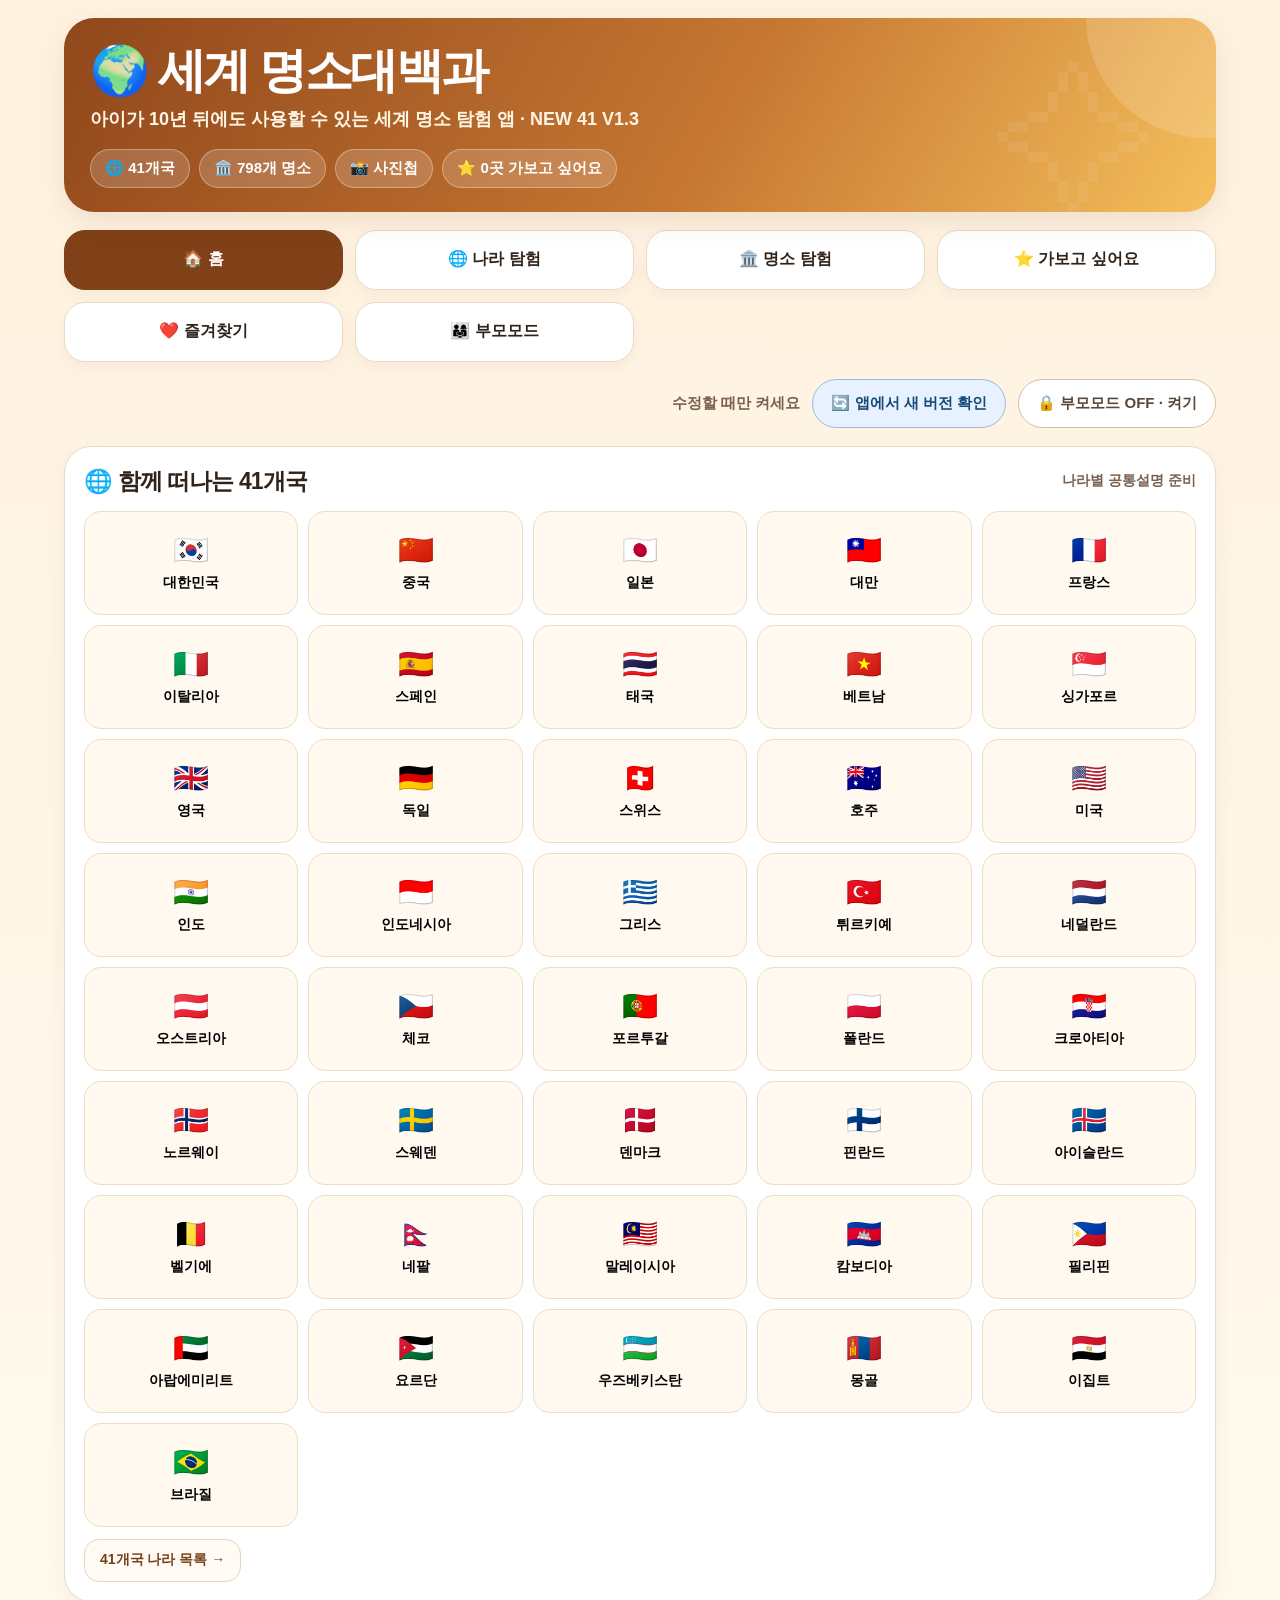
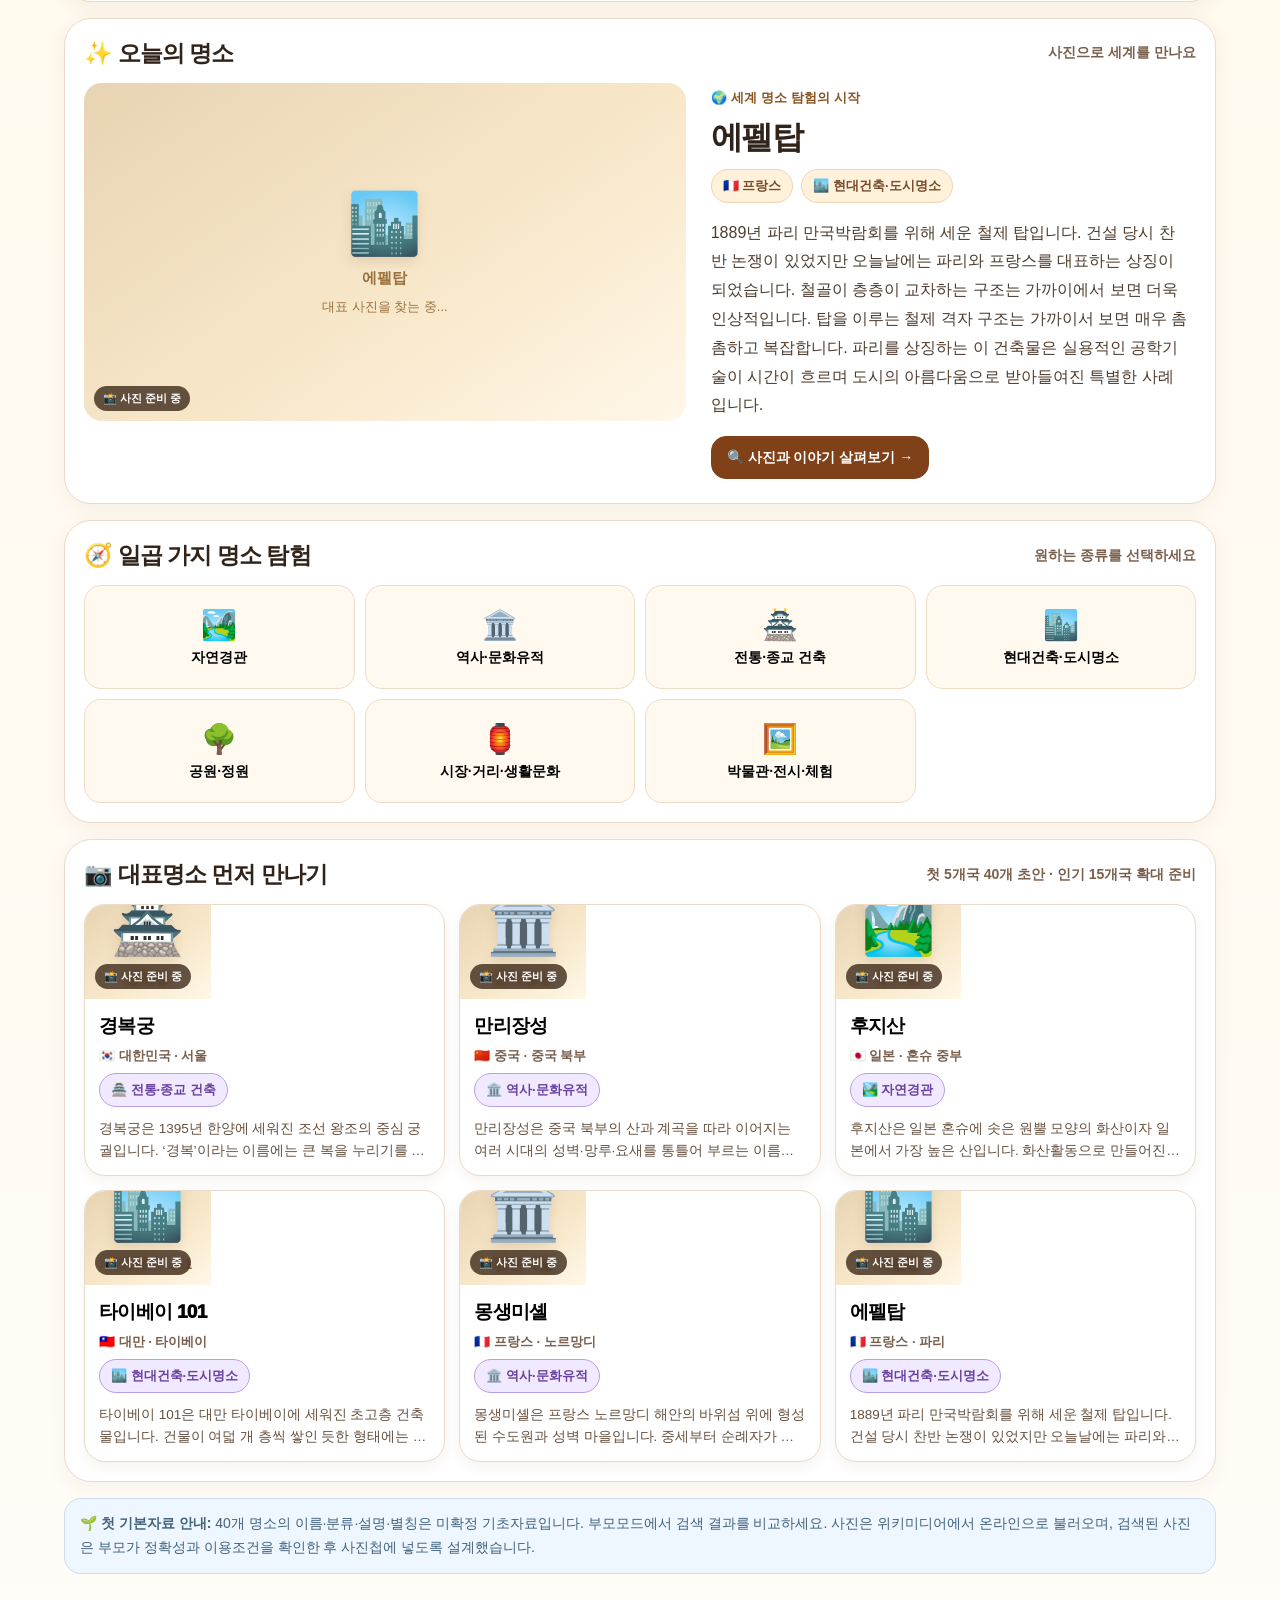
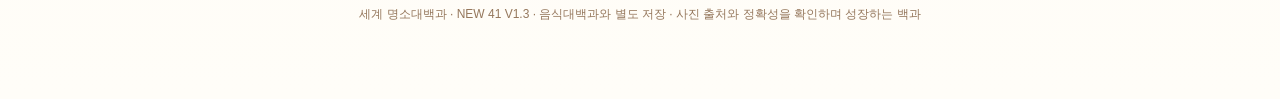
==== commit 7f436f0b: "Add files via upload" ====
--- a/index.html
+++ b/index.html
@@ -7,17 +7,17 @@
 <meta name="apple-mobile-web-app-capable" content="yes">
 <meta name="apple-mobile-web-app-title" content="세계 명소대백과">
 <meta name="description" content="사진으로 떠나는 세계 명소 탐험. 41개국 명소대백과">
-<title>🌍 세계 명소대백과 · NEW 41 TEST 0.1</title>
-<link rel="manifest" href="manifest.webmanifest?v=new41-test01">
+<title>🌍 세계 명소대백과 · NEW 41 V1.3</title>
+<link rel="manifest" href="manifest.webmanifest?v=new41-v11">
 <link rel="apple-touch-icon" href="apple-touch-icon.png">
 <link rel="icon" type="image/png" sizes="192x192" href="icon-192.png">
-<link rel="stylesheet" href="style.css?v=new41-test01">
+<link rel="stylesheet" href="style.css?v=new41-v11">
 </head>
 <body>
 <div id="app" class="app">
   <header class="hero">
     <h1>🌍 세계 명소대백과</h1>
-    <p>아이가 10년 뒤에도 사용할 수 있는 세계 명소 탐험 앱 · <strong>NEW 41 TEST 0.1</strong></p>
+    <p>아이가 10년 뒤에도 사용할 수 있는 세계 명소 탐험 앱 · <strong>NEW 41 V1.3</strong></p>
     <div class="stats" id="headerStats"></div>
     <div class="hero-ornament" aria-hidden="true">✧</div>
   </header>
@@ -25,15 +25,13 @@
     <button type="button" data-go="home" class="active">🏠 홈</button>
     <button type="button" data-go="countries">🌐 나라 탐험</button>
     <button type="button" data-go="landmarks">🏛️ 명소 탐험</button>
-    <button type="button" data-go="photos">🖼️ 사진 탐험</button>
-    <button type="button" data-go="search">🔎 검색</button>
     <button type="button" data-go="wish">⭐ 가보고 싶어요</button>
     <button type="button" data-go="favorites">❤️ 즐겨찾기</button>
     <button type="button" data-go="parent">👨‍👩‍👧 부모모드</button>
   </nav>
   <div class="parent-bar"><span>수정할 때만 켜세요</span><button type="button" id="inappUpdate" class="parent-switch" style="background:#e7f1ff;border-color:#9cb8dc;color:#164b77">🔄 앱에서 새 버전 확인</button><button id="parentToggle" type="button" class="parent-switch">🔒 부모모드 OFF · 켜기</button></div>
   <main id="view" aria-live="polite"></main>
-  <footer class="footer-note">세계 명소대백과 · NEW 41 TEST 0.1 · 음식대백과와 별도 저장 · 사진 출처와 정확성을 확인하며 성장하는 백과</footer>
+  <footer class="footer-note">세계 명소대백과 · NEW 41 V1.3 · 음식대백과와 별도 저장 · 사진 출처와 정확성을 확인하며 성장하는 백과</footer>
 </div>
 <div id="detailOverlay" class="overlay" aria-hidden="true"><div class="modal" id="detailContent" role="dialog" aria-modal="true" aria-label="명소 상세"></div></div>
 <div id="albumManager" class="album-manager-overlay" aria-hidden="true" role="dialog" aria-modal="true" aria-label="사진첩 정리"><div class="album-manager-panel" id="albumManagerBody"></div></div>
@@ -55,8 +53,8 @@
 </div>
 <div id="countryTour" class="country-tour" aria-hidden="true" role="dialog" aria-label="나라 사진 여행"><img id="tourPhoto" class="tour-photo" alt="명소 사진"><div id="tourCollage" class="tour-collage" hidden></div><div id="tourPhotoFallback" class="tour-photo-fallback" style="display:none"></div><div class="tour-top"><h2 id="tourTitle">나라 사진 여행</h2><button type="button" data-act="tour-close">✕ 닫기</button></div><div class="tour-bottom"><p id="tourCaption" class="tour-caption"></p><span id="tourCredit" class="tour-credit"></span><div class="album-country-speed" aria-label="사진 재생 간격"><button type="button" data-act="album-speed" data-ms="1000">1초</button><button type="button" data-act="album-speed" data-ms="3000">3초</button><button type="button" data-act="album-speed" data-ms="5000">5초</button></div><div class="tour-controls"><button type="button" id="tourPrev" data-act="tour-prev">← 이전</button><button type="button" id="tourToggle" data-act="tour-toggle">⏸ 잠시 멈추기</button><button type="button" id="tourNext" data-act="tour-next">다음 →</button></div></div></div>
 <div id="candidateOverlay" class="photo-overlay candidate-slideshow" aria-hidden="true" role="dialog" aria-modal="true" aria-label="사진 후보 슬라이드쇼"><div class="candidate-slide-top"><span id="candidateCount">사진 후보</span><button class="btn" data-act="candidate-close">✕ 닫기</button></div><img id="candidateImage" alt="사진 후보"><div class="candidate-slide-bottom"><strong id="candidateTitle"></strong><small id="candidateRights"></small><div class="action-row"><button class="btn" data-act="candidate-prev">← 이전</button><button class="btn" id="candidatePause" data-act="candidate-pause">⏸ 일시정지</button><button class="btn" data-act="candidate-next">다음 →</button><button class="btn green" id="candidateSave" data-act="candidate-save" type="button" hidden>📥 이 사진을 사진첩에 저장</button><a class="btn ghost" id="candidateSource" target="_blank" rel="noopener noreferrer">원본·이용조건 ↗</a></div></div></div>
-<script src="landmarks-data.js?v=new41-test01"></script>
-<script src="app.js?v=new41-test01"></script>
+<script src="landmarks-data.js?v=new41-v11"></script>
+<script src="app.js?v=new41-v11"></script>
 <script>
 /* Built-in PWA updater: no service worker; preserves origin and browser data. */
 (function(){
@@ -72,11 +70,11 @@
    const res=await fetch(remote.toString(),{cache:'no-store',credentials:'same-origin'});
    if(!res.ok)throw Error('서버 응답 '+res.status);
    const html=await res.text();
-   const version=(html.match(/<title[^>]*>[^<]*Stage\s+(2\.3\.[0-9.]+)/i)||[])[1];
+   const version=(html.match(/<title[^>]*>[^<]*?(NEW 41 V[0-9.]+)/i)||[])[1];
    if(!version)throw Error('새 버전 번호를 확인할 수 없습니다.');
-   const current=(document.title.match(/Stage\s+(2\.3\.[0-9.]+)/i)||[])[1]||'알 수 없음';
-   if(version===current){alert('현재 Stage '+current+'입니다. 서버에서 확인한 최신 버전과 같습니다.');return;}
-   const ok=confirm('서버 최신 버전: Stage '+version+'\n현재 버전: Stage '+current+'\n\n자동보강이나 사진 저장이 진행 중이라면 먼저 완료 또는 중지하고 백업을 보관하세요.\n\n앱을 종료하지 않고 새 버전을 불러올까요?');
+   const current=(document.title.match(/NEW 41 V[0-9.]+/i)||[])[0]||'알 수 없음';
+   if(version===current){alert('현재 '+current+'입니다. 서버에서 확인한 최신 버전과 같습니다.');return;}
+   const ok=confirm('서버 최신 버전: '+version+'\n현재 버전: '+current+'\n\n자동보강이나 사진 저장이 진행 중이라면 먼저 완료 또는 중지하고 백업을 보관하세요.\n\n앱을 종료하지 않고 새 버전을 불러올까요?');
    if(!ok)return;
    const target=new URL('./',location.href);target.searchParams.set('v',version.replace(/\./g,''));target.searchParams.set('update',String(Date.now()));
    location.replace(target.toString());
--- a/style.css
+++ b/style.css
@@ -147,3 +147,14 @@
 @media(max-width:700px){.country-picker,.country-picker.collapsed{grid-template-columns:repeat(3,minmax(0,1fr));}}
 .pilot-country-grid{grid-template-columns:repeat(5,minmax(0,1fr));}
 @media(max-width:560px){.pilot-country-grid{grid-template-columns:repeat(3,minmax(0,1fr));}}
+
+/* V1.1: non-destructive global screen brightness */
+.photo-frame img,.story-cover img,.gallery-thumb img,.manager-photo img,.tour-photo,.candidate-slideshow img,.photo-overlay img,.card img,.home-feature img,.broadcast-strip img {filter:brightness(var(--photo-brightness,1.08));}
+#photoTravelResults{margin-top:16px}#photoTravelResults .candidate-grid{margin-top:14px}
+#travelCountrySelect,#travelPlaceSelect{width:100%;max-width:640px;padding:12px;border-radius:12px;margin:6px 0 14px}
+
+/* V1.2: Three equal, landmark-specific tabs */
+.story-tabbar{display:grid;grid-template-columns:repeat(3,minmax(0,1fr));gap:6px}
+.story-tab{min-width:0;padding:12px 5px;white-space:normal;font-size:clamp(12px,1.7vw,17px)}
+.detail-travel-panel{margin-top:12px}
+@media(max-width:480px){.story-tab{font-size:12px;padding:10px 3px}}
